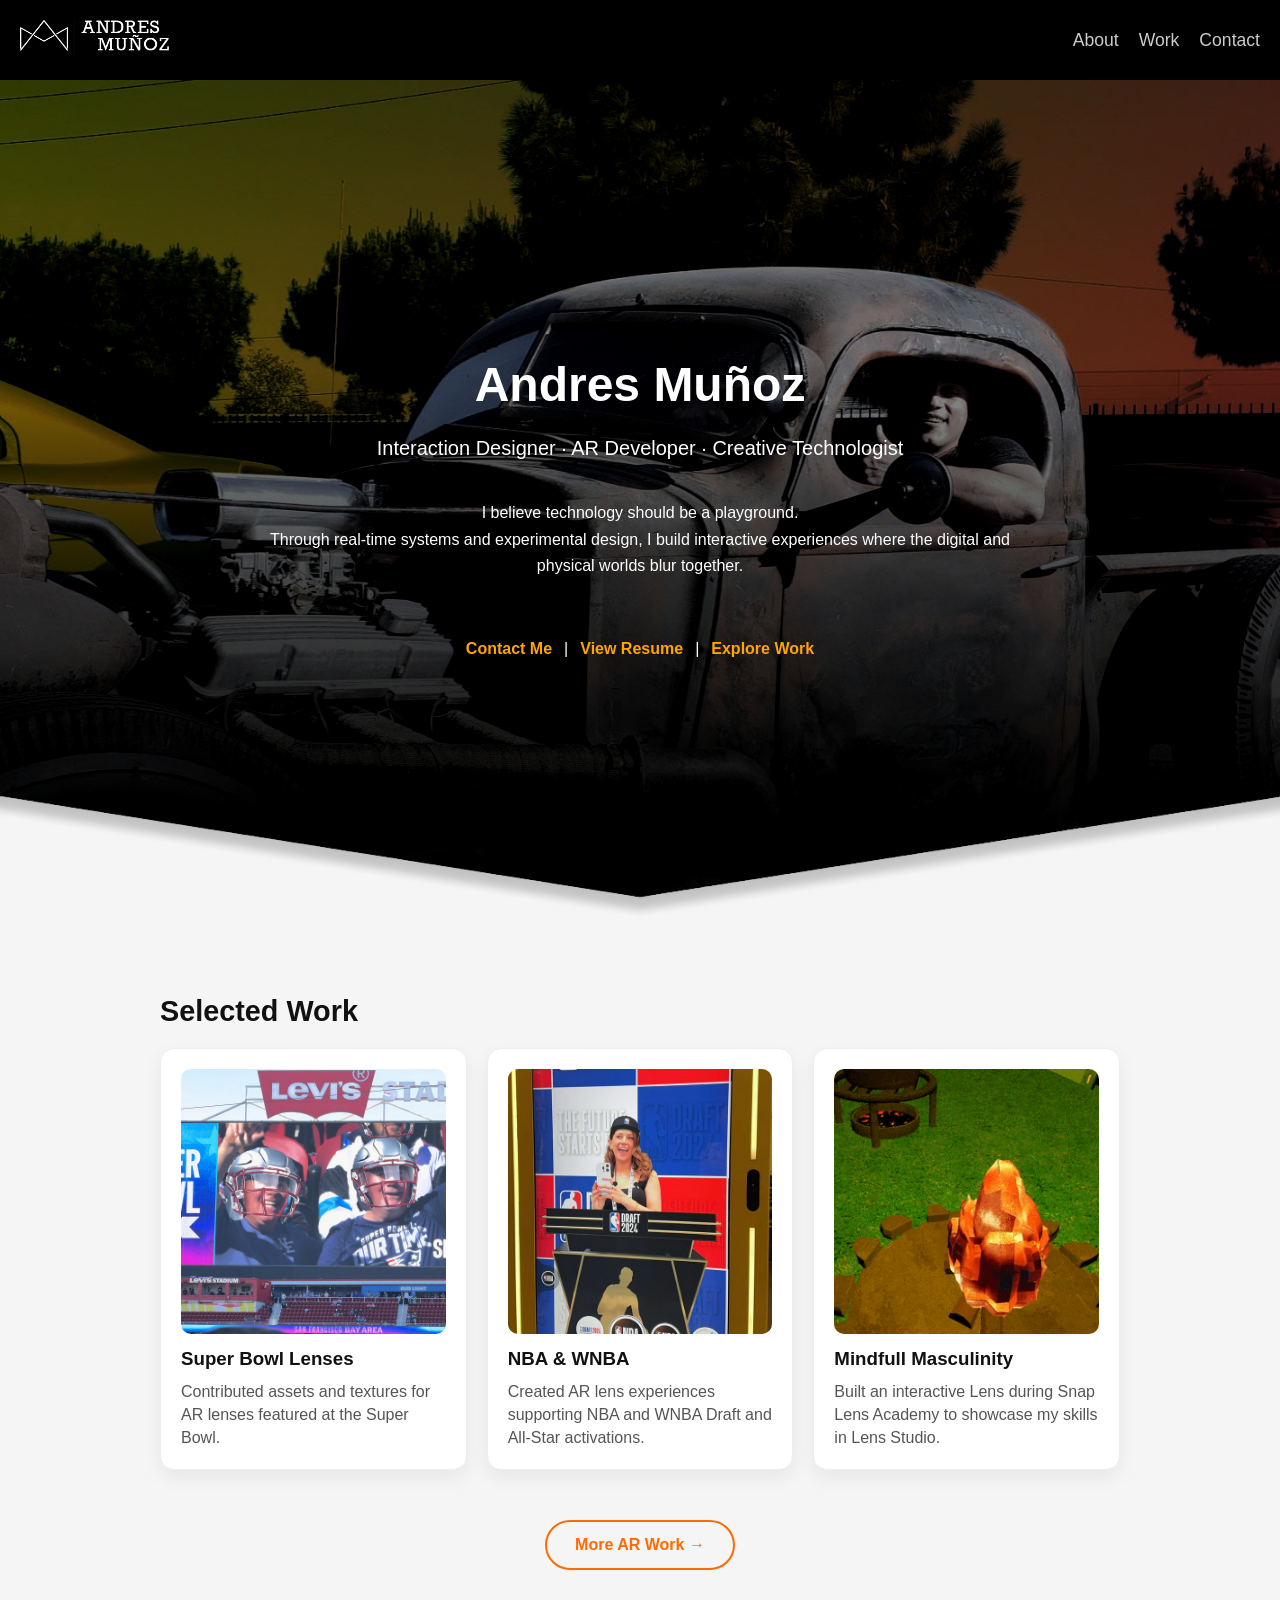
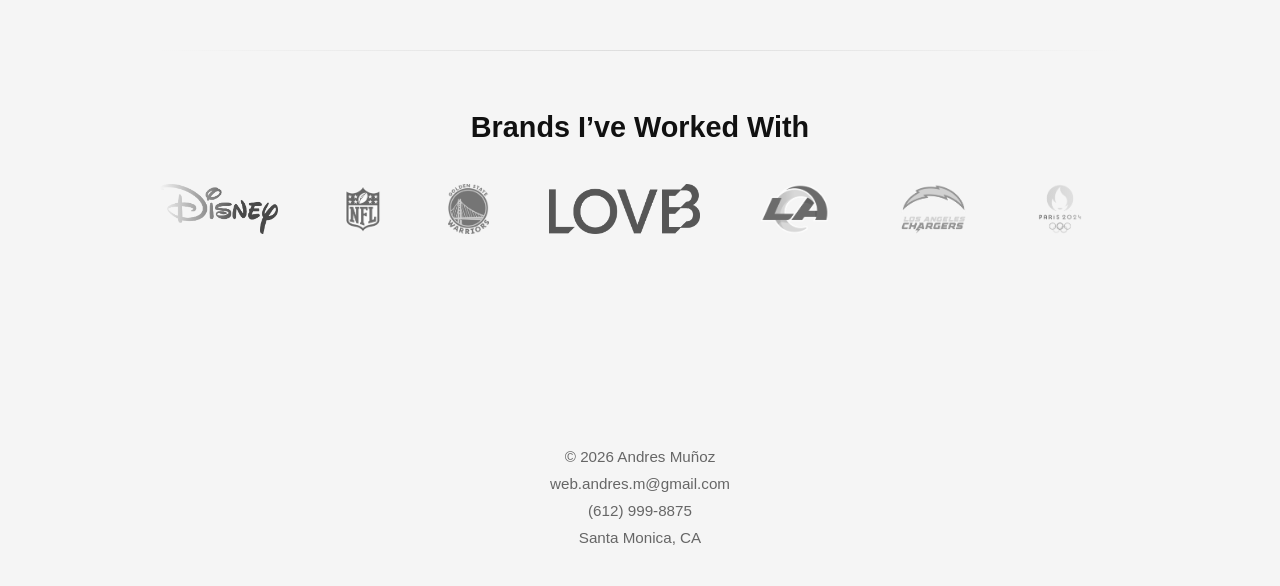
==== index.html @ f927351f "Update_SelectedProjects" ====
<!DOCTYPE html>
<html lang="en">
<head>
  <meta charset="UTF-8" />
  <meta name="viewport" content="width=device-width, initial-scale=1.0" />
  <title>Andres | Portfolio</title>
  <link rel="stylesheet" href="styles.css" />
  <script src="script.js"></script>
</head>

<body>

  <nav class="navbar">
    <div class="logo">
      <a href="/">
        <img src="images/webLogo.png" alt="Andres Logo">
      </a>
    </div>
  
    <div class="nav-links" id="navLinks">
      <a href="about.html">About</a>
      <a href="about.html#work-experience">Work</a>
      <a href="contact.html">Contact</a>
    </div>
  
    <div class="hamburger" id="hamburger"></div>
  </nav>

  <!-- HERO -->
  <header class="hero">
    <img src="images/Hero_Banner.png" alt="Hero background" />
  
    <div class="hero-content">
      <h1>Andres Muñoz</h1>
      <p class="subtitle">
        Interaction Designer · AR Developer · Creative Technologist
      </p>
      <p class="description">
        I believe technology should be a playground. <br> Through real-time systems and experimental design, I build interactive experiences where the digital and physical worlds blur together.
      </p>
      
      <div class="hero-links">
        <a href="contact.html">Contact Me</a>
        <span>|</span>
        <a href="AndresM_Resume.pdf" target="_blank">View Resume</a>
        <span>|</span>
        <a href="about.html#work-experience">Explore Work</a>
      </div>
    </div>
  </header>

  <!-- MAIN CONTENT -->
  <main class="container">

<section class="section">

  <h2>Selected Work</h2>

  <div class="grid">

    <a href="superbowl.html" class="card reveal">
      <div class="card-inner">
      <img src="images/sbThumbnail.jpg" alt="Project 1" />
      <h3>Super Bowl Lenses</h3>
      <p>Contributed assets and textures for AR lenses featured at the Super Bowl.</p>
      </div>
    </a>

    <a href="Basketball.html" class="card reveal">
      <div class="card-inner">
      <img src="images/nbaDraftThumbnail.jpg" alt="BasketballProjects" />
      <h3>NBA & WNBA</h3>
      <p>Created AR lens experiences supporting NBA and WNBA Draft and All-Star activations.</p>
      </div>
    </a>

    <a href="snap-lens-academy.html" class="card reveal">
      <div class="card-inner">
      <img src="images/Giffs/firePit.gif" alt="Lets talk Lens" />
      <h3>Mindfull Masculinity</h3>
      <p>Built an interactive Lens during Snap Lens Academy to showcase my skills in Lens Studio.</p>
      </div>
    </a>

  </div>

  <!-- SEE MORE CTA -->
  <div class="see-more">
    <a href="wip.html">More AR Work →</a>
  </div>

</section>


<section class="section brands-section">
  <h2>Brands I’ve Worked With</h2>

  <div class="carousel">
    <div class="carousel-track">
      <div class="carousel-group">
        <img src="images/Brands/disney.png" alt="Disney">
        <img src="images/Brands/nfl.png" alt="NFL">
        <img src="images/Brands/warriors.png" alt="WNBA">
        <img src="images/Brands/lovb.png" alt="Rams">
        <img src="images/Brands/rams.png" alt="Rams">
        <img src="images/Brands/chargers.png" alt="Rams">
        <img src="images/Brands/olympics.png" alt="Rams">
        <img src="images/Brands/nba.png" alt="Rams">
        <img src="images/Brands/wnba.png" alt="Rams">
      </div>
  
      <div class="carousel-group">
        <img src="images/Brands/disney.png" alt="Disney">
        <img src="images/Brands/nfl.png" alt="NFL">
        <img src="images/Brands/warriors.png" alt="WNBA">
        <img src="images/Brands/lovb.png" alt="Rams">
        <img src="images/Brands/rams.png" alt="Rams">
        <img src="images/Brands/chargers.png" alt="Rams">
        <img src="images/Brands/olympics.png" alt="Rams">
        <img src="images/Brands/nba.png" alt="Rams">
        <img src="images/Brands/wnba.png" alt="Rams">
      </div>
    </div>
  </div>
</section>
<!--
<section class="section">

  <h2>Creative Technology</h2>

  <div class="grid">

    <a href="project1.html" class="card reveal">
      <div class="card-inner">
      <img src="images/sbThumbnail.jpg" alt="Super Bowl Lenses" />
      <h3>Superbowl Lenses</h3>
      <p>I made AR Helmets for the superbowl teams</p>
      </div>
    </a>

    <a href="project1.html" class="card reveal">
      <div class="card-inner">
      <img src="images/nbaDraftThumbnail.jpg" alt="Nba & Wnba" />
      <h3>NBA Draft</h3>
      <p>Created different lenses for the nba draf and all star games</p>
      </div>
    </a>

    <a href="project1.html" class="card reveal">
      <div class="card-inner">
      <img src="images/wrThumbnail.jpg" alt="Project 1" />
      <h3>67 Jumbotron Trend</h3>
      <p>Following the social media trend I created the 67 lens that quikly became a fan favorite</p>
      </div>
    </a>

  </div>

  
  <div class="see-more">
    <a href="wip.html">More AR Work →</a>
  </div>

</section>

-->


  </main>


  <footer class="footer">
   
    <div class="contact-meta">
      <p>© 2026 Andres Muñoz</p>
      <a href="mailto:web.andres.m@gmail.com">web.andres.m@gmail.com</a>
      <a href="tel:+16129998875">(612) 999-8875</a>
      <p>Santa Monica, CA</p>
    </div>
  </footer>

</body>
</html>
---- styles.css ----
/* =========================
   RESET
   ========================= */
   * {
    margin: 0;
    padding: 0;
    box-sizing: border-box;
  }

  html {
    scroll-behavior: smooth;
  }
  
  /* =========================
     BASE
     ========================= */
  body {
    padding-top: 80px;
    font-family: Arial, sans-serif;
    color: #111;
    background: #f5f5f5;
  }
  
  /* =========================
     NAVBAR
     ========================= */

     #work-experience {
      scroll-margin-top: 100px;
    }

  .navbar {
    position: fixed;
    top: 0;
    width: 100%;
    height: 80px;
  
    background: #000;
    color: #fff;
  
    display: flex;
    justify-content: space-between;
    align-items: center;
  
    padding: 0 20px;
    z-index: 1000;
  }
  
  /* active page highlight */
  .nav-links a.active {
    color: orange;
    opacity: 1;
  }
  
  /* logo */
  .logo {
    display: flex;
    align-items: center;
  }
  
  .logo img {
    max-height: 40px;
    width: auto;
  }

  /* =========================
   DISABLE NAV ANIMATION ON ABOUT PAGE
   ========================= */
.about-page .nav-links a {
  opacity: 1;
  transform: none;
  animation: none;
}

/* =========================
   ABOUT TEXT BLOCK
   ========================= */
.about-text-inner {
  max-width: 700px;
}

.about-title {
  font-size: 3rem;
  margin-bottom: 20px;
  color: #111;
}

/* paragraphs */
.about-text-inner p {
  margin-bottom: 16px;
  font-size: 1.05rem;
  line-height: 1.7;
  color: #444;
}

/* CTA link */
.about-cta {
  display: inline-block;
  margin-top: 20px;

  font-size: 1.1rem;
  font-weight: 600;

  color: orange;
  text-decoration: none;

  transition: color 0.2s ease, transform 0.2s ease;
}

.about-cta:hover {
  color: #6c420f;
  transform: translateX(4px);
}

  /* =========================
     NAV LINKS (DESKTOP)
     ========================= */
  .nav-links {
    display: flex;
    gap: 20px;
  }
  
  .nav-links a {
    color: #fff;
    text-decoration: none;
    font-size: 1.1rem;
  
    opacity: 0;
    transform: translateX(20px);
  
    animation: navLinkIn 0.6s ease-out forwards;
  }

  .nav-links a:hover{
    color:#ff6b00;
  }
  
  .nav-links a:nth-child(1) { animation-delay: 1.4s; }
  .nav-links a:nth-child(2) { animation-delay: 1.55s; }
  .nav-links a:nth-child(3) { animation-delay: 1.7s; }
  
  @keyframes navLinkIn {
    to {
      opacity: 0.8;
      transform: translateX(0);
    }
  }
  
  .nav-links a:hover {
    opacity: 1;
  }
  
  /* hamburger */
  .hamburger {
    display: none;
    font-size: 2rem;
    cursor: pointer;
    z-index: 2000;
  }
  
  /* =========================
     MOBILE MENU
     ========================= */
  @media (max-width: 768px) {
  
    .nav-links {
      position: fixed;
      top: 80px;
      left: 0;
  
      width: 100%;
      height: calc(100vh - 80px);
  
      background: rgba(0,0,0,0.98);
  
      display: flex;
      flex-direction: column;
      justify-content: center;
      align-items: center;
  
      gap: 30px;
  
      opacity: 0;
      transform: translateY(-10px);
      pointer-events: none;
  
      transition: 0.25s ease;
    }
  
    .nav-links.active {
      opacity: 1;
      transform: translateY(0);
      pointer-events: auto;
    }
  
    .nav-links a {
      font-size: 1.8rem;
      padding: 10px 20px;
    }
  
    .hamburger {
      display: block;
    }
  
    /* hero focal shift */
    .hero img {
      object-position: 75% center;
    }
  }
  
  /* =========================
     HAMBURGER → X
     ========================= */
  .hamburger::before {
    content: "☰";
  }
  
  .hamburger.active::before {
    content: "✕";
  }
  
  /* =========================
     HERO
     ========================= */
  .hero {
    position: relative;
    height: 95vh;
  
    display: flex;
    align-items: center;
    justify-content: center;
  
    text-align: center;
    color: #fff;
  
    overflow: hidden;
  }
  
  .hero img {
    position: absolute;
    inset: 0;
    width: 100%;
    height:100%;
    object-fit: cover;
    
    filter: brightness(1.15) saturate(1.25) contrast(0.95);
    transform: scale(1.04);
  
    animation: heroImageIn 1.4s ease-out forwards;
  }
  
  @keyframes heroImageIn {
    to {
      filter: brightness(0.6) saturate(1.05) contrast(1.1);
      transform: scale(1);
    }
  }
  
  .hero-content {
    position: relative;
    z-index: 1;
    max-width: 800px;
    padding: 20px;
  }
  
  /* =========================
     HERO TEXT ANIMATION
     ========================= */
  .hero h1,
  .hero .subtitle,
  .hero .description {
    opacity: 0;
    transform: translateY(25px);
  }
  
  .hero h1 {
    font-size: 3rem;
    margin-bottom: 25px;
    animation: fadeUp 0.9s ease-out 0.3s forwards;
  }
  
  .hero .subtitle {
    font-size: 1.25rem;
    margin-bottom: 40px;
    animation: fadeUp 0.9s ease-out 0.55s forwards;
  }
  
  .hero .description {
    font-size: 1rem;
    line-height: 1.65;
    animation: fadeUp 0.9s ease-out 0.8s forwards;
  }
  
  @keyframes fadeUp {
    to {
      opacity: 1;
      transform: translateY(0);
    }
  }
  
  /* CTA links */
  .hero .hero-links {
    margin-top: 60px;
  
    display: flex;
    justify-content: center;
    gap: 12px;
    flex-wrap: wrap;
  
    opacity: 0;
    transform: translateY(25px);
    animation: fadeUp 0.9s ease-out 1.05s forwards;
  }
  
  .hero .hero-links a {
    color: orange;
    text-decoration: none;
    font-weight: 600;
  }
  
  .hero .hero-links a:hover {
    color: #ffffff;
    text-decoration: underline;
  }
  
  /* =========================
     SECTIONS WRAPPER
     ========================= */
  .container {
    max-width: 1000px;
    margin: auto;
    padding: 60px 20px;
  }
  
  .section {
    margin-bottom: 80px;
  }

  .section + .section::before {
    content: "";
    display: block;
    height: 1.25px;
    width: 100%;
    margin-bottom: 60px;
  
    background: linear-gradient(
      to right,
      transparent,
      #ddd,
      transparent
    );
  }

  .section h2 {
    margin-bottom: 20px;
    font-size: 1.8rem;
  }
  

/* =========================
   BRANDS CAROUSEL
   ========================= */

   .brands-section h2 {
    text-align: center;
    margin-bottom: 40px;
  }
  
  .carousel {
    position: relative;
    overflow: hidden;
    width: 100%;
  }
  
  .carousel-track {
    display: flex;
    width: max-content;
    animation: scroll 30s linear infinite;
  }
  
  .carousel-group {
    display: flex;
    align-items: center;
    gap: 60px;
    flex-shrink: 0;
    padding-right: 60px;
  }
  
  .carousel img {
    height: 50px;
    width: auto;
    opacity: 0.7;
    filter: grayscale(100%);
    transition: opacity 0.3s ease, transform 0.3s ease, filter 0.3s ease;
  }
  
  .carousel img:hover {
    opacity: 1;
    transform: scale(1.1);
    filter: grayscale(0%);
  }
  
  /* seamless animation */
  @keyframes scroll {
    from {
      transform: translateX(0);
    }
    to {
      transform: translateX(calc(-100% / 2));
    }
  }
  
  /* pause on hover */
  .carousel:hover .carousel-track {
    animation-play-state: paused;
  }
  
  /* fade edges */
  .carousel::before,
  .carousel::after {
    content: "";
    position: absolute;
    top: 0;
    width: 80px;
    height: 100%;
    z-index: 2;
    pointer-events: none;
  }
  
  .carousel::before {
    left: 0;
    background: linear-gradient(to right, #f5f5f5, transparent);
  }
  
  .carousel::after {
    right: 0;
    background: linear-gradient(to left, #f5f5f5, transparent);
  }
  
  @media (max-width: 768px) {
    .carousel-group {
      gap: 40px;
      padding-right: 40px;
    }
  
    .carousel img {
      height: 35px;
    }
  }

  /* =========================
     GRID
     ========================= */
  .grid {
    display: grid;
    grid-template-columns: repeat(auto-fit, minmax(250px, 1fr));
    gap: 20px;
  }
  
  /* =========================
   CARDS (clean + clickable)
========================= */
.card {
  display: block;
  text-decoration: none;
  color: inherit;

  background: #fff;
  padding: 20px;
  border-radius: 14px;

  border: 1px solid #eee;
  box-shadow: 0 8px 20px rgba(0,0,0,0.06);

  text-align: left;

  transition:
    transform 0.25s ease,
    box-shadow 0.25s ease,
    border-color 0.25s ease;
}

.card-inner {
  text-align: left;
}

.card:hover,
.card.reveal.active:hover {
  transform: translateY(-6px) scale(1.02);
  box-shadow: 0 14px 30px rgba(0,0,0,0.12);
  border-color: rgba(255, 107, 0, 0.35);
}

.card img {
  width: 100%;
  display: block;
  border-radius: 10px;
  margin-bottom: 14px;
}

.card h3 {
  margin: 0 0 10px 0;
  text-align: left;
}

.card p,
.card-inner p {
  color: #555;
  line-height: 1.45;
  text-align: left;
  margin: 0;
}
  
  /* =========================
     SEE MORE
     ========================= */
     .see-more{
      text-align:center;
      margin-top:50px;
    }
    
    .see-more a{
      display:inline-block;
      padding:14px 28px;
      border:2px solid #ff6b00;
      border-radius:999px;
      text-decoration:none;
      color:#ff6b00;
      font-weight:600;
      transition:all .2s ease;
    }
    
    .see-more a:hover{
      transform:translateY(-2px);
      background:#ff5a00;
      border-color:#ff5a00;
      color:white;
    }
  
  /* =========================
     FOOTER
     ========================= */
  .footer {
    text-align: center;
    padding: 40px;
    font-size: 0.9rem;
    color: #777;
  }
  
  /* =========================
     ABOUT PAGE
     ========================= */
  .about-hero {
    display: grid;
    grid-template-columns: 1fr 1fr;
    gap: 40px;
  
    padding: 80px 8vw;
  }
  
  .video-wrapper {
    position: relative;
    width: 100%;
    padding-top: 56.25%;
    border-radius: 12px;
    overflow: hidden;
  }
  
  .video-wrapper iframe {
    position: absolute;
    inset: 0;
    width: 100%;
    height: 100%;
  }
  
  .about-buttons {
    display: flex;
    gap: 12px;
    margin-top: 15px;
  }
  
  .about-buttons a {
    padding: 10px 16px;
    background: #000;
    color: #fff;
    text-decoration: none;
    border-radius: 6px;
  }
  
  .about-buttons a:hover {
    background: orange;
  }
  
  .about-text {
    display: flex;
    align-items: center;
    font-size: 1.05rem;
    line-height: 1.6;
    color: #333;
  }
  

/* =========================
   SECTION TITLE BANNER
   ========================= */

   .section-title-block {
    position: relative;
    min-height: 25vh;
    display: flex;
    align-items: center;
    justify-content: center;
  
    text-align: center;
    color: #fff;
  
    background-image: url("images/ProfileParallax.jpeg");
    background-size: cover;
    background-position: center;
    background-attachment: fixed;
  
    overflow: hidden;
  }
  
  .section-title-overlay {
    position: absolute;
    inset: 0;
    background: rgba(0, 0, 0, 0.45);
  }
  
  .section-title-content {
    position: relative;
    z-index: 1;
    max-width: 800px;
    padding: 20px;
  }
  
  .section-title-block h2 {
    font-size: 3rem;
    margin-bottom: 20px;
    line-height: 1.1;
  }
  
  .section-title-block p {
    font-size: 1.25rem;
    line-height: 1.6;
    color: rgba(255, 255, 255, 0.9);
  }
  
  /* anchor offset for fixed navbar */
  #work-experience {
    scroll-margin-top: 80px;
  }
  
  /* mobile fallback */
  @media (max-width: 768px) {
    .section-title-block {
      min-height: 40vh;
      background-attachment: scroll; /* more reliable on mobile */
    }
  
    .section-title-block h2 {
      font-size: 2.2rem;
    }
  
    .section-title-block p {
      font-size: 1.05rem;
    }
  }

/* =========================
   EXPERIENCE SECTIONS
========================= */

.experience-section{
  display:grid;
  grid-template-columns: 1.1fr 1fr;
  gap:80px;

  max-width:1200px;       /* keeps content centered on page */
  margin:0 auto;          /* centers whole section */
  padding:100px 6vw;

  align-items:center;
}

.experience-section.light{
  background:#f5f5f5;
}

.experience-section.dark{
  background:#e9e9e9;
}

.exp-text{
  max-width:650px;
}

.exp-text h3{
  margin-bottom:14px;
}

.exp-text p{
  color:#555;
  line-height:1.75;
}

.exp-media{
  display:flex;
  justify-content:center;   /* centers image inside column */
  align-items:center;
}

.exp-media img{
  width:100%;
  max-width:420px;
  border-radius:12px;
  display:block;
}
  
  .work-entry {
    max-width: 800px;
    margin: 80px auto;
    padding: 0 40px;
  }
  
  .work-entry h1 {
    font-size: 5rem;
    font-weight: 800;
    margin-bottom: 60px;
  }
  
  .job-quote {
    margin-left: 80px;
    margin-bottom: 60px;
  }
  
  .job-quote p {
    font-size: 1rem;
    line-height: 1.5;
    margin-bottom: 10px;
  }
  
  .job-quote cite {
    font-style: normal;
    font-size: 1rem;
  }
  


  /* =========================
     REVEAL SYSTEM
     ========================= */
     .reveal {
      opacity: 0;
      transform: translateX(40px); /* was translateY */
      transition: all 0.8s ease;
    }
    
    .reveal.active {
      opacity: 1;
      transform: translateX(0);
    }
  
  /* =========================
     RESPONSIVE
     ========================= */
  @media (max-width: 768px) {
  
    .about-hero,
    .experience-section {
      grid-template-columns: 1fr;
    }
  }

  /* =========================
     Project Frame
     ========================= */


  .video-wrapper {
    position: relative;
    width: 100%;
    aspect-ratio: 16 / 9;
    margin: 20px 0;
    border-radius: 12px;
    overflow: hidden;
  }
  
  .video-wrapper iframe {
    width: 100%;
    height: 100%;
    border: 0;
  }

  .project-description{
    max-width: 900px;
    line-height: 1.7;
    font-size: 1.15rem;
    margin: 30px 0 50px 0;
  }

  .snapcode {
    width: 140px;
    display: block;
    margin: 16px auto 0;
    border-radius: 12px;
  }



  .card-inner .snapcode {
    width: 140px;
    height: auto;
    object-fit: contain;
    
  }

  .lens-grid{
    display:grid;
    grid-template-columns: repeat(4,1fr);
    gap:24px;
  }

  .back-home{
    text-align:center;
    margin:80px 0 60px;
  }
  
  .back-home a{
    display:inline-block;
    padding:14px 28px;
    border:2px solid #ff6b00;
    border-radius:999px;
    text-decoration:none;
    color:#ff6b00;
    font-weight:600;
    transition:all .2s ease;
  }
  
  .back-home a:hover{
    transform:translateY(-2px);
    background:#ff6b00;
    color:white;
  }
  
  @media (max-width: 1000px){
    .lens-grid{
      grid-template-columns: repeat(2,1fr);
    }
  }
  
  .mobile-copy {
    display: none;
  }
  
  @media (max-width: 600px) {
    .desktop-copy {
      display: none;
    }
  
    .mobile-copy {
      display: block;
    }
  
    .lens-grid .snapcode {
      display: none;
    }
  }

  /* =========================
   WORK IN PROGRESS PAGE
   ========================= */

.wip-page {
  min-height: 100vh;
  background: #f5f5f5;
}

.wip-container {
  min-height: calc(100vh - 80px);
  display: flex;
  align-items: center;
  justify-content: center;
  padding: 60px 20px;
}

.wip-card {
  max-width: 720px;
  width: 100%;
  text-align: center;
  background: #fff;
  padding: 60px 30px;
  border-radius: 18px;
  border: 1px solid #eee;
  box-shadow: 0 12px 30px rgba(0,0,0,0.08);
}

.wip-card h1 {
  font-size: 2.6rem;
  margin-bottom: 18px;
  color: #111;
}

.wip-card p {
  font-size: 1.1rem;
  line-height: 1.6;
  color: #555;
  max-width: 560px;
  margin: 0 auto;
}

.wip-gif{
  display:block;
  width:220px;
  max-width:70%;
  margin:35px auto 10px;
  border-radius:14px;
  box-shadow: 0 8px 20px rgba(0,0,0,0.08);
}

@media (max-width: 600px) {
  .wip-card {
    padding: 45px 22px;
  }

  .wip-card h1 {
    font-size: 2rem;
  }
}


/* =========================
   NBA / WNBA PROJECT PAGE
   ========================= */

   .nba-project-page h1 {
    margin-bottom: 36px;
  }
  
  .nba-hero-section {
    display: grid;
    grid-template-columns: minmax(260px, 340px) 1fr;
    gap: 56px;
    align-items: center;
    margin-bottom: 80px;
  }
  
  .nba-video-frame {
    position: relative;
    background: linear-gradient(145deg, #111, #252525);
    padding: 14px;
    border-radius: 38px;
    box-shadow:
      0 22px 45px rgba(0,0,0,0.22),
      inset 0 0 0 1px rgba(255,255,255,0.08);
  }
  
  .nba-video-frame::before {
    content: "";
    position: absolute;
    top: 8px;
    left: 50%;
    width: 70px;
    height: 5px;
    transform: translateX(-50%);
    background: rgba(255,255,255,0.16);
    border-radius: 999px;
    z-index: 2;
  }
  
  .nba-video-frame::after {
    content: "";
    position: absolute;
    inset: -2px;
    border-radius: 40px;
    background: linear-gradient(135deg, rgba(255,180,0,0.35), transparent 45%, rgba(255,107,0,0.25));
    z-index: -1;
  }
  
  .nba-video-frame video {
    display: block;
    width: 100%;
    aspect-ratio: 9 / 16;
    object-fit: cover;
    border-radius: 28px;
    background: #000;
  }
  
  .nba-project-copy {
    max-width: 680px;
  }
  
  .nba-project-copy p {
    font-size: 1.12rem;
    line-height: 1.75;
    color: #444;
    margin-bottom: 18px;
  }
  
  .nba-lenses-section {
    margin-top: 20px;
  }
  
  .nba-lenses-section h2 {
    margin-bottom: 28px;
  }
  
  /* Mobile layout */
  @media (max-width: 768px) {
    .nba-hero-section {
      grid-template-columns: 1fr;
      gap: 36px;
      margin-bottom: 60px;
    }
  
    .nba-video-frame {
      max-width: 320px;
      margin: 0 auto;
    }
  
    .nba-project-copy p {
      font-size: 1.02rem;
      line-height: 1.65;
    }
  }
  
  /* Keep snapcodes hidden on small screens */
  @media (max-width: 600px) {
    .nba-lenses-section .snapcode {
      display: none;
    }
  }

  .nba-lenses-section .card.reveal {
  opacity: 0;
  transform: translateY(22px);
  animation: nbaCardIn 0.7s ease forwards;
}

.nba-lenses-section .card.reveal:nth-child(1) {
  animation-delay: 0.45s;
}

.nba-lenses-section .card.reveal:nth-child(2) {
  animation-delay: 0.6s;
}

.nba-lenses-section .card.reveal:nth-child(3) {
  animation-delay: 0.75s;
}

.nba-lenses-section .card.reveal:nth-child(4) {
  animation-delay: 0.9s;
}

@keyframes nbaCardIn {
  to {
    opacity: 1;
    transform: translateY(0);
  }
}

.contact-meta {
  margin-top: 34px;

  display: flex;
  flex-direction: column;
  align-items: center;
  gap: 10px;

  color: #666;
  font-size: 0.95rem;
}

.contact-meta a,
.contact-meta p {
  margin: 0;
  color: inherit;
  text-decoration: none;
  transition: color 0.25s ease;
}

.contact-meta a:hover {
  color: #ff6a00;
}
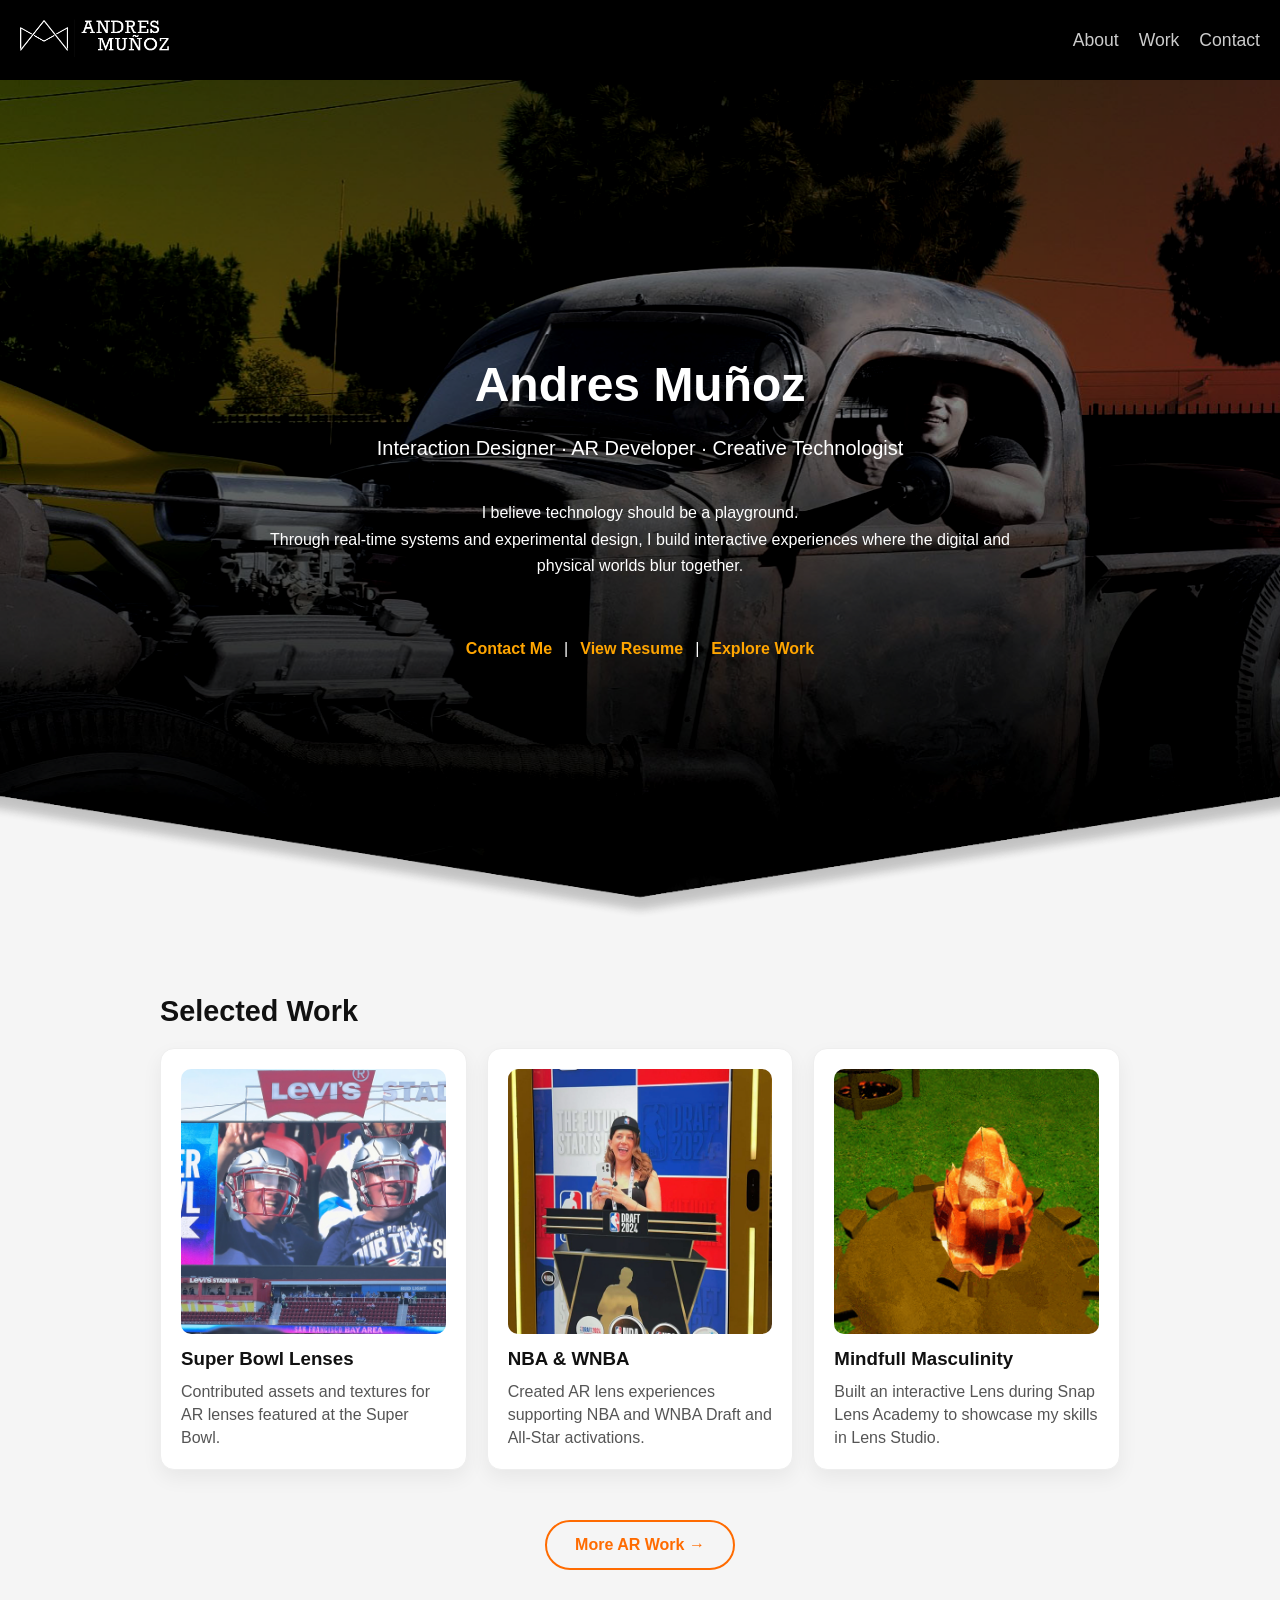
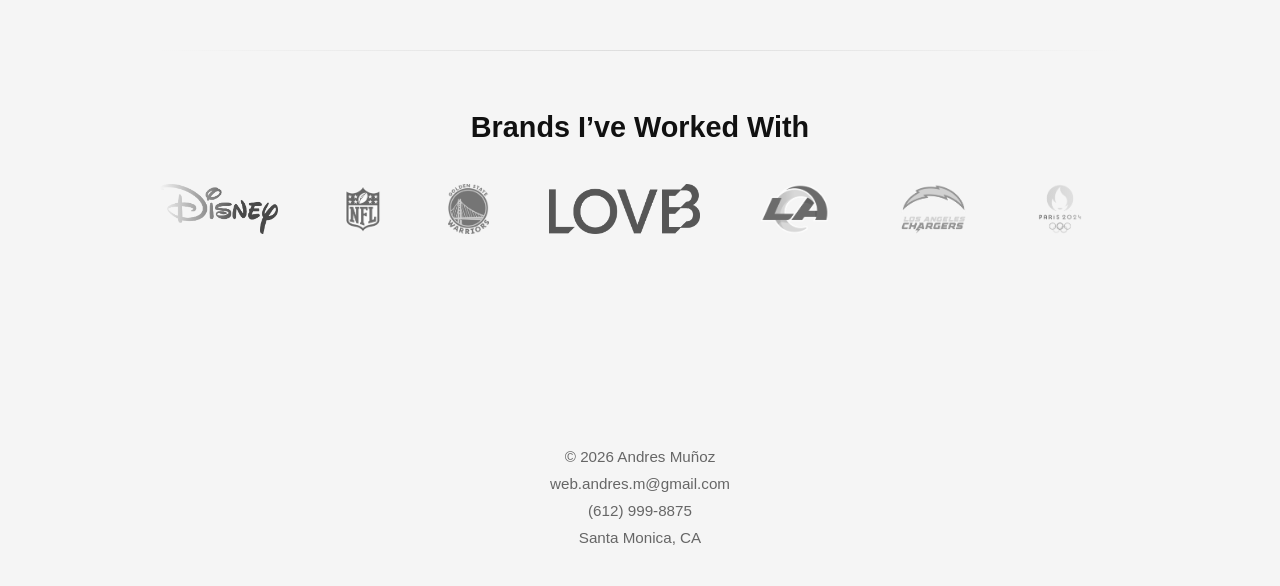
==== commit 58e912c6: "Update on AR work and experiences" ====
--- a/index.html
+++ b/index.html
@@ -86,7 +86,7 @@
 
   <!-- SEE MORE CTA -->
   <div class="see-more">
-    <a href="wip.html">More AR Work →</a>
+    <a href="more-ar.html">More AR Work →</a>
   </div>
 
 </section>
--- a/styles.css
+++ b/styles.css
@@ -1083,4 +1083,260 @@
 
 .contact-meta a:hover {
   color: #ff6a00;
+}
+
+
+/* =========================
+   MORE AR PAGE
+========================= */
+
+.more-ar-page {
+  background: #f8f8f8;
+  min-height: 100vh;
+}
+
+.more-ar-wrapper {
+  max-width: 1300px;
+  margin: 0 auto;
+  padding: 140px 8vw 70px;
+}
+
+.more-ar-hero {
+  max-width: 850px;
+  margin-bottom: 80px;
+}
+
+.more-ar-hero .eyebrow {
+  margin-bottom: 14px;
+  color: #f26a21;
+  font-weight: 700;
+  letter-spacing: 0.08em;
+  text-transform: uppercase;
+  font-size: 0.85rem;
+}
+
+.more-ar-hero h1 {
+  margin: 0 0 22px;
+  font-size: clamp(2.5rem, 6vw, 5rem);
+  line-height: 0.95;
+}
+
+.more-ar-hero p {
+  max-width: 760px;
+  color: #555;
+  font-size: 1.12rem;
+  line-height: 1.65;
+}
+
+
+/* =========================
+   MORE AR SECTIONS
+========================= */
+
+.more-ar-section {
+  margin-bottom: 90px;
+}
+
+.section-heading {
+  margin-bottom: 34px;
+}
+
+.section-heading h2 {
+  margin: 0 0 10px;
+  font-size: clamp(1.7rem, 3vw, 2.4rem);
+}
+
+.section-heading p {
+  margin: 0;
+  color: #666;
+  line-height: 1.6;
+}
+
+
+/* =========================
+   MORE AR LENS GRID
+========================= */
+
+.more-ar-grid{
+  display:grid;
+  grid-template-columns:repeat(4,minmax(200px,260px));
+  justify-content:center;
+  gap:36px;
+  }
+  
+
+
+/* =========================
+   LENS CARDS
+========================= */
+
+.lens-card {
+  display: flex;
+  flex-direction: column;
+  padding: 0;
+  overflow: hidden;
+  border-radius: 18px;
+  background: #fff;
+  border: 1px solid #ececec;
+  box-shadow: 0 8px 20px rgba(0,0,0,0.06);
+  text-decoration: none;
+  color: inherit;
+  transition: transform 0.28s ease, box-shadow 0.28s ease;
+}
+
+.lens-card:hover {
+  transform: translateY(-8px) scale(1.02);
+  box-shadow: 0 18px 35px rgba(0,0,0,0.12);
+}
+
+.lens-preview{
+  width:100%;
+  aspect-ratio:9 / 16;
+  object-fit:cover;
+  display:block;
+  background:#ddd;
+  }
+
+  .lens-card .card-inner{
+    padding:18px 18px 8px;
+    text-align:center;
+    }
+    
+
+    .lens-card h3{
+      margin:0;
+      font-size:1rem;
+      font-weight:700;
+      }
+
+/* smaller QR */
+.lens-qr{
+  
+  margin:16px auto 22px;
+  display:block;
+  opacity:.92;
+  transition:transform .25s ease;
+  }
+
+.lens-card:hover .lens-qr {
+  transform: scale(1.04);
+}
+
+
+/* =========================
+   BACK BUTTON
+========================= */
+
+.more-ar-back {
+  display: flex;
+  justify-content: center;
+  margin: 40px 0 20px;
+}
+
+.see-more-btn {
+  display: inline-flex;
+  align-items: center;
+  justify-content: center;
+  padding: 13px 28px;
+  border: 2px solid #f26a21;
+  border-radius: 999px;
+  color: #f26a21;
+  text-decoration: none;
+  font-weight: 700;
+  transition: background 0.25s ease, color 0.25s ease, transform 0.25s ease;
+}
+
+.see-more-btn:hover {
+  background: #f26a21;
+  color: #fff;
+  transform: translateY(-3px);
+}
+
+
+/* =========================
+   CONTACT FOOTER
+========================= */
+
+.contact-footer {
+  padding: 28px 8vw 36px;
+  text-align: center;
+  background: #111;
+  color: #fff;
+}
+
+.contact-footer p {
+  margin: 0;
+  color: #ddd;
+  font-size: 0.95rem;
+}
+
+.contact-footer a {
+  color: #fff;
+  text-decoration: none;
+  transition: color 0.25s ease;
+}
+
+.contact-footer a:hover {
+  color: #f26a21;
+}
+
+.contact-footer span {
+  margin: 0 12px;
+  color: #666;
+}
+
+
+/* =========================
+   RESPONSIVE
+========================= */
+
+@media (max-width: 1100px) {
+  .more-ar-grid{
+    grid-template-columns:minmax(260px,340px);
+    justify-content:center;
+    }
+
+@media (max-width: 700px) {
+  .more-ar-wrapper {
+    padding: 120px 6vw 60px;
+  }
+
+  .more-ar-hero {
+    margin-bottom: 60px;
+  }
+
+  .more-ar-section {
+    margin-bottom: 70px;
+  }
+
+  .more-ar-grid {
+    grid-template-columns: 1fr;
+    gap: 26px;
+  }
+
+  .lens-qr {
+    display: none;
+  }
+
+  .lens-card .card-inner {
+    padding: 20px 16px 22px;
+  }
+
+  .contact-footer p {
+    display: flex;
+    flex-direction: column;
+    gap: 8px;
+  }
+
+  .contact-footer span {
+    display: none;
+  }
+}
+}
+
+.video-embed{
+
+  border-radius: 12px;
+  overflow: hidden;
+  box-shadow: 0 8px 24px rgba(0,0,0,0.12);
 }
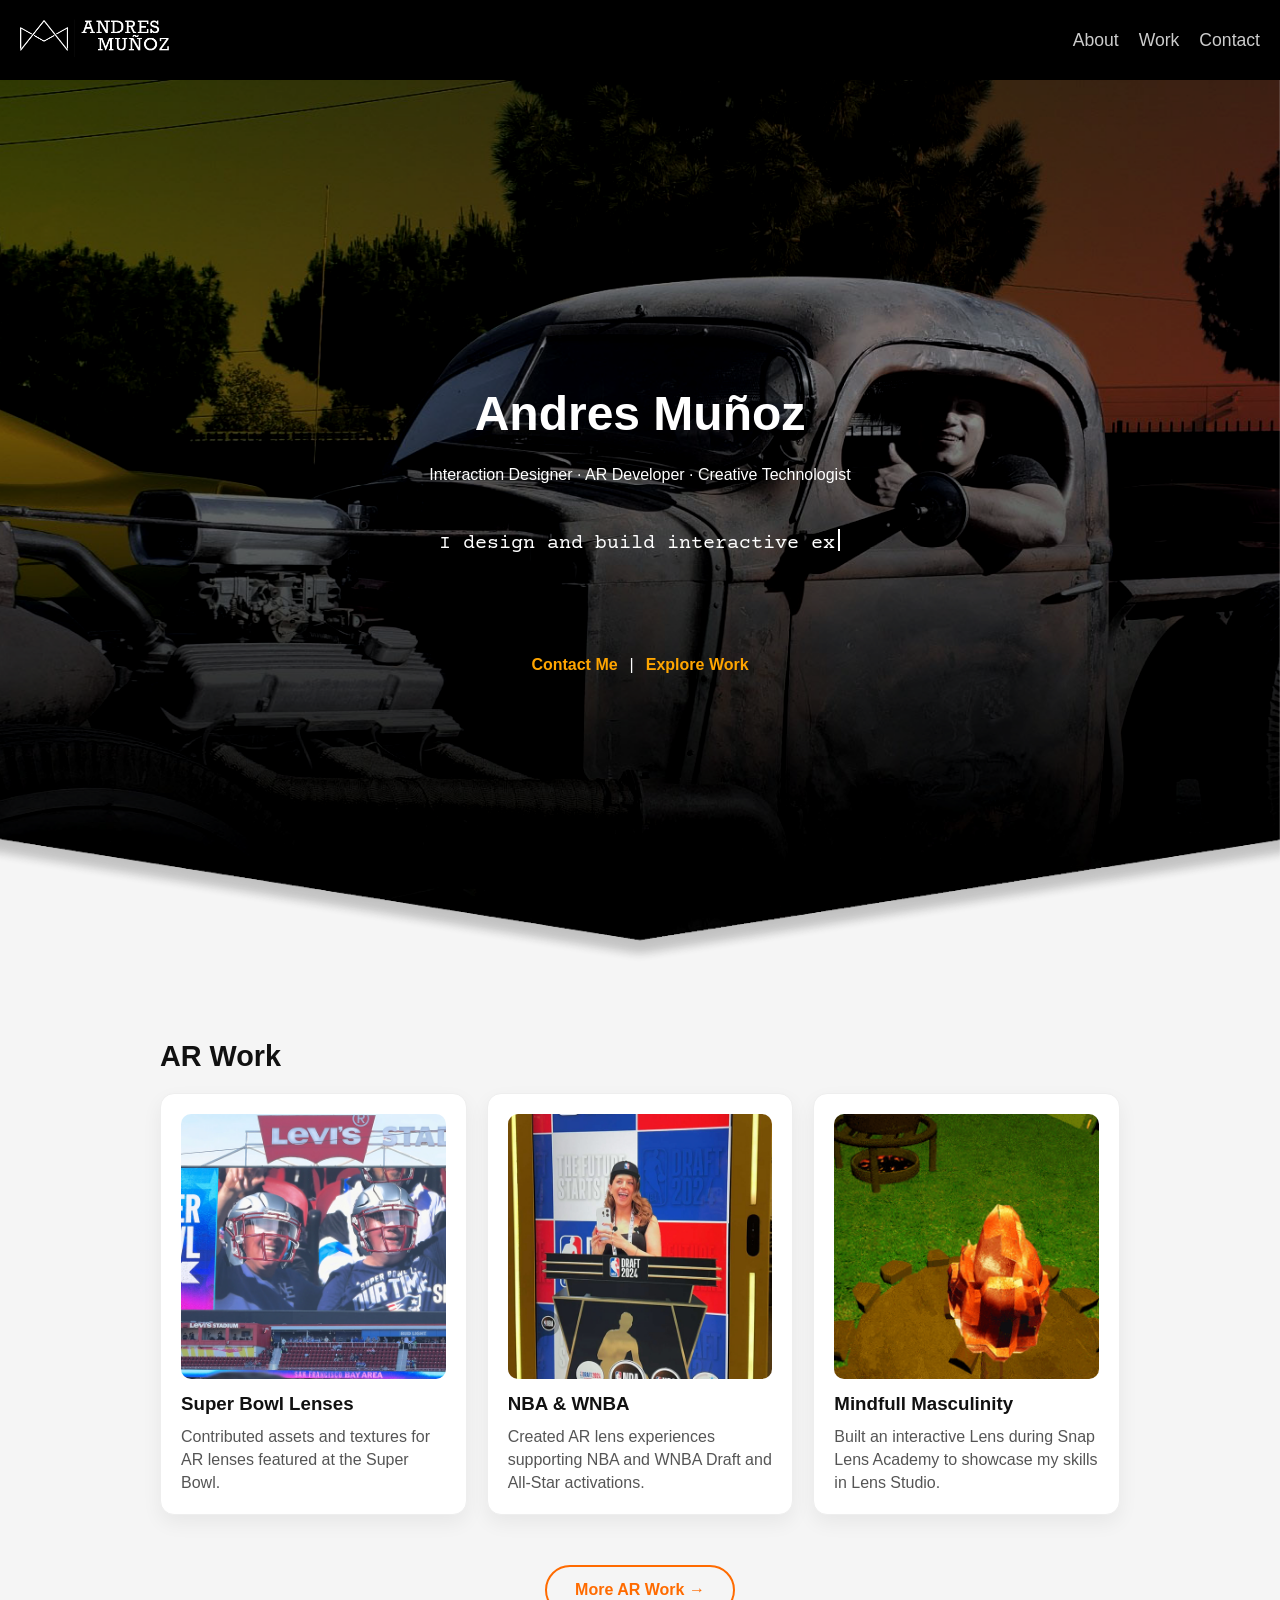
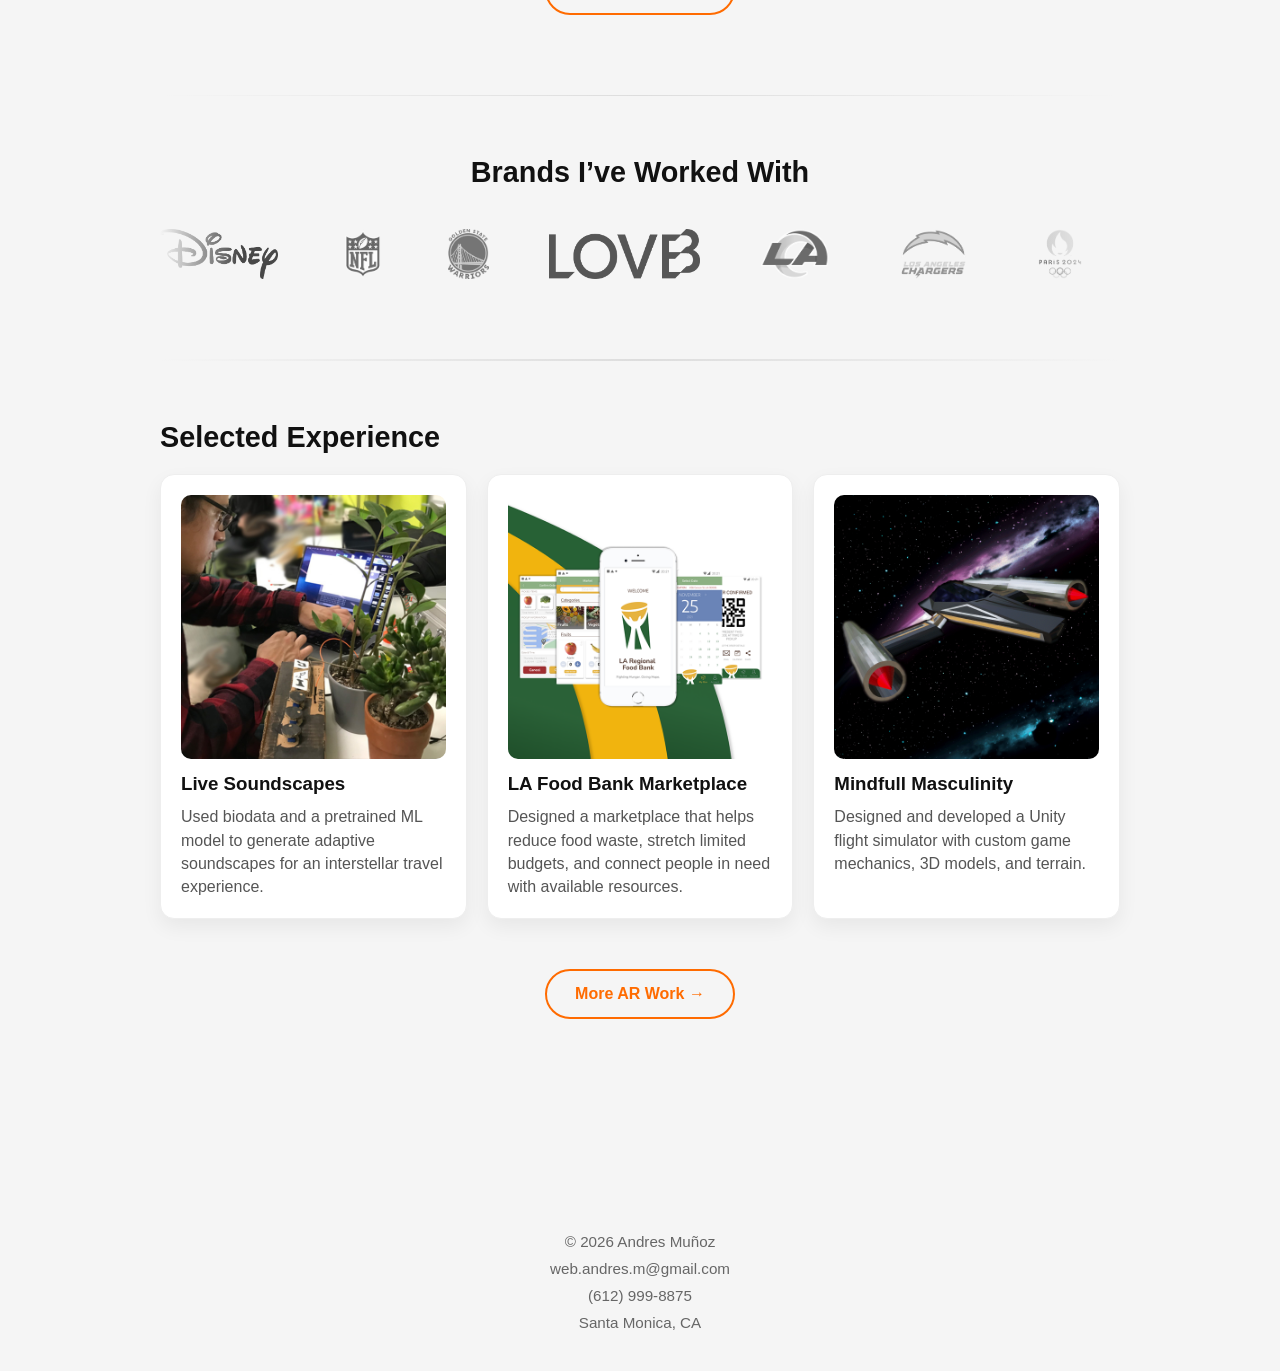
==== commit e1123fbb: "added optimizedchanges" ====
--- a/index.html
+++ b/index.html
@@ -5,7 +5,8 @@
   <meta name="viewport" content="width=device-width, initial-scale=1.0" />
   <title>Andres | Portfolio</title>
   <link rel="stylesheet" href="styles.css" />
-  <script src="script.js"></script>
+  <script src="script.js" defer></script>
+  <link href="https://fonts.googleapis.com/css2?family=Courier+Prime:wght@400;700&display=swap" rel="stylesheet">
 </head>
 
 <body>
@@ -36,13 +37,12 @@
         Interaction Designer · AR Developer · Creative Technologist
       </p>
       <p class="description">
-        I believe technology should be a playground. <br> Through real-time systems and experimental design, I build interactive experiences where the digital and physical worlds blur together.
+        I design and build interactive experiences and products that connect people, technology, and space.
       </p>
       
       <div class="hero-links">
         <a href="contact.html">Contact Me</a>
-        <span>|</span>
-        <a href="AndresM_Resume.pdf" target="_blank">View Resume</a>
+        
         <span>|</span>
         <a href="about.html#work-experience">Explore Work</a>
       </div>
@@ -54,13 +54,13 @@
 
 <section class="section">
 
-  <h2>Selected Work</h2>
+  <h2>AR Work</h2>
 
   <div class="grid">
 
     <a href="superbowl.html" class="card reveal">
       <div class="card-inner">
-      <img src="images/sbThumbnail.jpg" alt="Project 1" />
+      <img src="images/sbThumbnail.jpg" alt="SupeBowl" />
       <h3>Super Bowl Lenses</h3>
       <p>Contributed assets and textures for AR lenses featured at the Super Bowl.</p>
       </div>
@@ -123,47 +123,49 @@
     </div>
   </div>
 </section>
-<!--
+
 <section class="section">
 
-  <h2>Creative Technology</h2>
+  <h2>Selected Experience</h2>
 
   <div class="grid">
 
-    <a href="project1.html" class="card reveal">
+    <a href="wip.html" class="card reveal">
       <div class="card-inner">
-      <img src="images/sbThumbnail.jpg" alt="Super Bowl Lenses" />
-      <h3>Superbowl Lenses</h3>
-      <p>I made AR Helmets for the superbowl teams</p>
+      <img src="images/gaiaThumbnail.jpg" alt="Project 1" />
+      <h3>Live Soundscapes</h3>
+      <p>Used biodata and a pretrained ML model to generate adaptive soundscapes for an interstellar travel experience.</p>
       </div>
     </a>
 
-    <a href="project1.html" class="card reveal">
+    <a href="wip.html" class="card reveal">
       <div class="card-inner">
-      <img src="images/nbaDraftThumbnail.jpg" alt="Nba & Wnba" />
-      <h3>NBA Draft</h3>
-      <p>Created different lenses for the nba draf and all star games</p>
+      <img src="images/foodBankThumbnail.png" alt="Food Bank" />
+      <h3>LA Food Bank Marketplace</h3>
+      <p>Designed a marketplace that helps reduce food waste, stretch limited budgets, and connect people in need with available resources.</p>
       </div>
     </a>
 
-    <a href="project1.html" class="card reveal">
+    <a href="wip.html" class="card reveal">
       <div class="card-inner">
-      <img src="images/wrThumbnail.jpg" alt="Project 1" />
-      <h3>67 Jumbotron Trend</h3>
-      <p>Following the social media trend I created the 67 lens that quikly became a fan favorite</p>
+      <img src="images/SpaceThumbnail.png" alt="Space Game" />
+      <h3>Mindfull Masculinity</h3>
+      <p>Designed and developed a Unity flight simulator with custom game mechanics, 3D models, and terrain.</p>
       </div>
     </a>
 
   </div>
 
-  
+  <!-- SEE MORE CTA -->
   <div class="see-more">
-    <a href="wip.html">More AR Work →</a>
+    <a href="more-ar.html">More AR Work →</a>
   </div>
 
 </section>
 
--->
+
+
+
 
 
   </main>
@@ -180,4 +182,4 @@
   </footer>
 
 </body>
-</html>+</html>
--- a/styles.css
+++ b/styles.css
@@ -24,11 +24,6 @@
   /* =========================
      NAVBAR
      ========================= */
-
-     #work-experience {
-      scroll-margin-top: 100px;
-    }
-
   .navbar {
     position: fixed;
     top: 0;
@@ -133,6 +128,7 @@
 
   .nav-links a:hover{
     color:#ff6b00;
+    opacity: 1;
   }
   
   .nav-links a:nth-child(1) { animation-delay: 1.4s; }
@@ -144,10 +140,6 @@
       opacity: 0.8;
       transform: translateX(0);
     }
-  }
-  
-  .nav-links a:hover {
-    opacity: 1;
   }
   
   /* hamburger */
@@ -224,7 +216,7 @@
      ========================= */
   .hero {
     position: relative;
-    height: 95vh;
+    height: 100vh;
   
     display: flex;
     align-items: center;
@@ -271,6 +263,8 @@
   .hero .description {
     opacity: 0;
     transform: translateY(25px);
+    
+
   }
   
   .hero h1 {
@@ -280,21 +274,63 @@
   }
   
   .hero .subtitle {
-    font-size: 1.25rem;
+    font-size: 1rem;
     margin-bottom: 40px;
     animation: fadeUp 0.9s ease-out 0.55s forwards;
   }
   
   .hero .description {
-    font-size: 1rem;
+    font-family: "Courier Prime", monospace;
+    font-size: 1.25rem;
     line-height: 1.65;
     animation: fadeUp 0.9s ease-out 0.8s forwards;
+    display: inline-block;
+    max-width: 100%;
+    padding: 3px 5px;
+    transition:
+      background-color 0.2s ease,
+      color 0.2s ease,
+      opacity 0.25s ease,
+      transform 0.25s ease;
+  }
+
+  .hero .description.typewriter-active {
+    opacity: 1;
+    transform: translateY(0);
+    animation: none;
+  }
+
+  .hero .description:hover {
+    background: orange;
+    color: #111;
+  }
+
+  .typewriter-cursor {
+    display: inline-block;
+    width: 2px;
+    height: 1.1em;
+    margin-left: 3px;
+    vertical-align: -0.14em;
+    background: currentColor;
+    animation: typewriterCursorBlink 0.78s step-end infinite;
   }
   
   @keyframes fadeUp {
     to {
       opacity: 1;
       transform: translateY(0);
+    }
+  }
+
+  @keyframes typewriterCursorBlink {
+    0%,
+    49% {
+      opacity: 1;
+    }
+
+    50%,
+    100% {
+      opacity: 0;
     }
   }
   
@@ -503,8 +539,7 @@
   text-align: left;
 }
 
-.card p,
-.card-inner p {
+.card p {
   color: #555;
   line-height: 1.45;
   text-align: left;
@@ -519,7 +554,8 @@
       margin-top:50px;
     }
     
-    .see-more a{
+    .see-more a,
+    .back-home a{
       display:inline-block;
       padding:14px 28px;
       border:2px solid #ff6b00;
@@ -562,6 +598,8 @@
     position: relative;
     width: 100%;
     padding-top: 56.25%;
+    aspect-ratio: 16 / 9;
+    margin: 20px 0;
     border-radius: 12px;
     overflow: hidden;
   }
@@ -571,6 +609,16 @@
     inset: 0;
     width: 100%;
     height: 100%;
+    border: 0;
+  }
+
+  .video-wrapper img {
+    position: absolute;
+    inset: 0;
+    width: 100%;
+    height: 100%;
+    object-fit: cover;
+    display: block;
   }
   
   .about-buttons {
@@ -718,18 +766,6 @@
   display:block;
 }
   
-  .work-entry {
-    max-width: 800px;
-    margin: 80px auto;
-    padding: 0 40px;
-  }
-  
-  .work-entry h1 {
-    font-size: 5rem;
-    font-weight: 800;
-    margin-bottom: 60px;
-  }
-  
   .job-quote {
     margin-left: 80px;
     margin-bottom: 60px;
@@ -777,21 +813,6 @@
      Project Frame
      ========================= */
 
-
-  .video-wrapper {
-    position: relative;
-    width: 100%;
-    aspect-ratio: 16 / 9;
-    margin: 20px 0;
-    border-radius: 12px;
-    overflow: hidden;
-  }
-  
-  .video-wrapper iframe {
-    width: 100%;
-    height: 100%;
-    border: 0;
-  }
 
   .project-description{
     max-width: 900px;
@@ -810,7 +831,6 @@
 
 
   .card-inner .snapcode {
-    width: 140px;
     height: auto;
     object-fit: contain;
     
@@ -825,17 +845,6 @@
   .back-home{
     text-align:center;
     margin:80px 0 60px;
-  }
-  
-  .back-home a{
-    display:inline-block;
-    padding:14px 28px;
-    border:2px solid #ff6b00;
-    border-radius:999px;
-    text-decoration:none;
-    color:#ff6b00;
-    font-weight:600;
-    transition:all .2s ease;
   }
   
   .back-home a:hover{
@@ -1166,29 +1175,6 @@
   
 
 
-/* =========================
-   LENS CARDS
-========================= */
-
-.lens-card {
-  display: flex;
-  flex-direction: column;
-  padding: 0;
-  overflow: hidden;
-  border-radius: 18px;
-  background: #fff;
-  border: 1px solid #ececec;
-  box-shadow: 0 8px 20px rgba(0,0,0,0.06);
-  text-decoration: none;
-  color: inherit;
-  transition: transform 0.28s ease, box-shadow 0.28s ease;
-}
-
-.lens-card:hover {
-  transform: translateY(-8px) scale(1.02);
-  box-shadow: 0 18px 35px rgba(0,0,0,0.12);
-}
-
 .lens-preview{
   width:100%;
   aspect-ratio:9 / 16;
@@ -1196,31 +1182,6 @@
   display:block;
   background:#ddd;
   }
-
-  .lens-card .card-inner{
-    padding:18px 18px 8px;
-    text-align:center;
-    }
-    
-
-    .lens-card h3{
-      margin:0;
-      font-size:1rem;
-      font-weight:700;
-      }
-
-/* smaller QR */
-.lens-qr{
-  
-  margin:16px auto 22px;
-  display:block;
-  opacity:.92;
-  transition:transform .25s ease;
-  }
-
-.lens-card:hover .lens-qr {
-  transform: scale(1.04);
-}
 
 
 /* =========================
@@ -1314,14 +1275,6 @@
     gap: 26px;
   }
 
-  .lens-qr {
-    display: none;
-  }
-
-  .lens-card .card-inner {
-    padding: 20px 16px 22px;
-  }
-
   .contact-footer p {
     display: flex;
     flex-direction: column;
@@ -1334,9 +1287,26 @@
 }
 }
 
+
+.full-image-break img{
+  display:block;
+  width:100%;
+  height:auto;
+  object-fit:cover;
+  margin-bottom: 50px;
+}
+
+
+/* Hide on mobile */
+@media (max-width:768px){
+  .full-image-break{
+    display:none;
+  }
+}
+
 .video-embed{
 
   border-radius: 12px;
   overflow: hidden;
   box-shadow: 0 8px 24px rgba(0,0,0,0.12);
-}+}
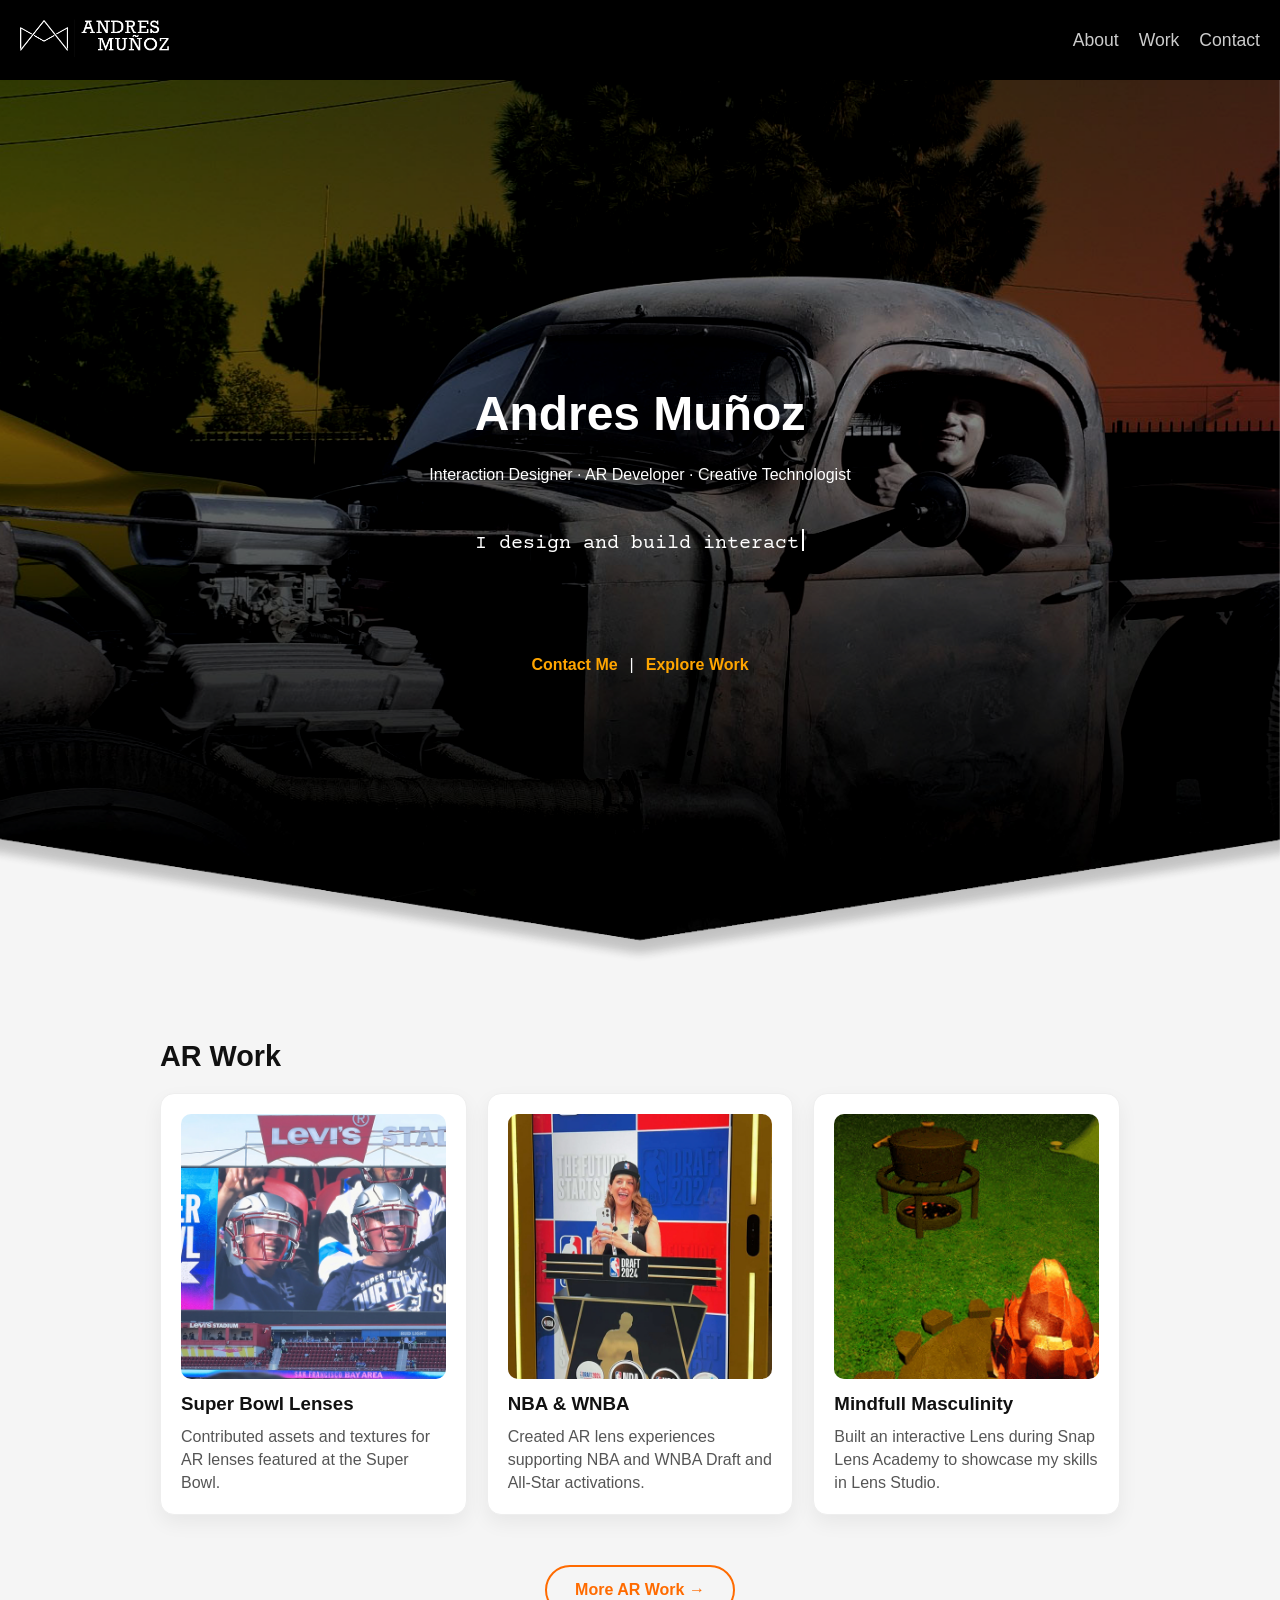
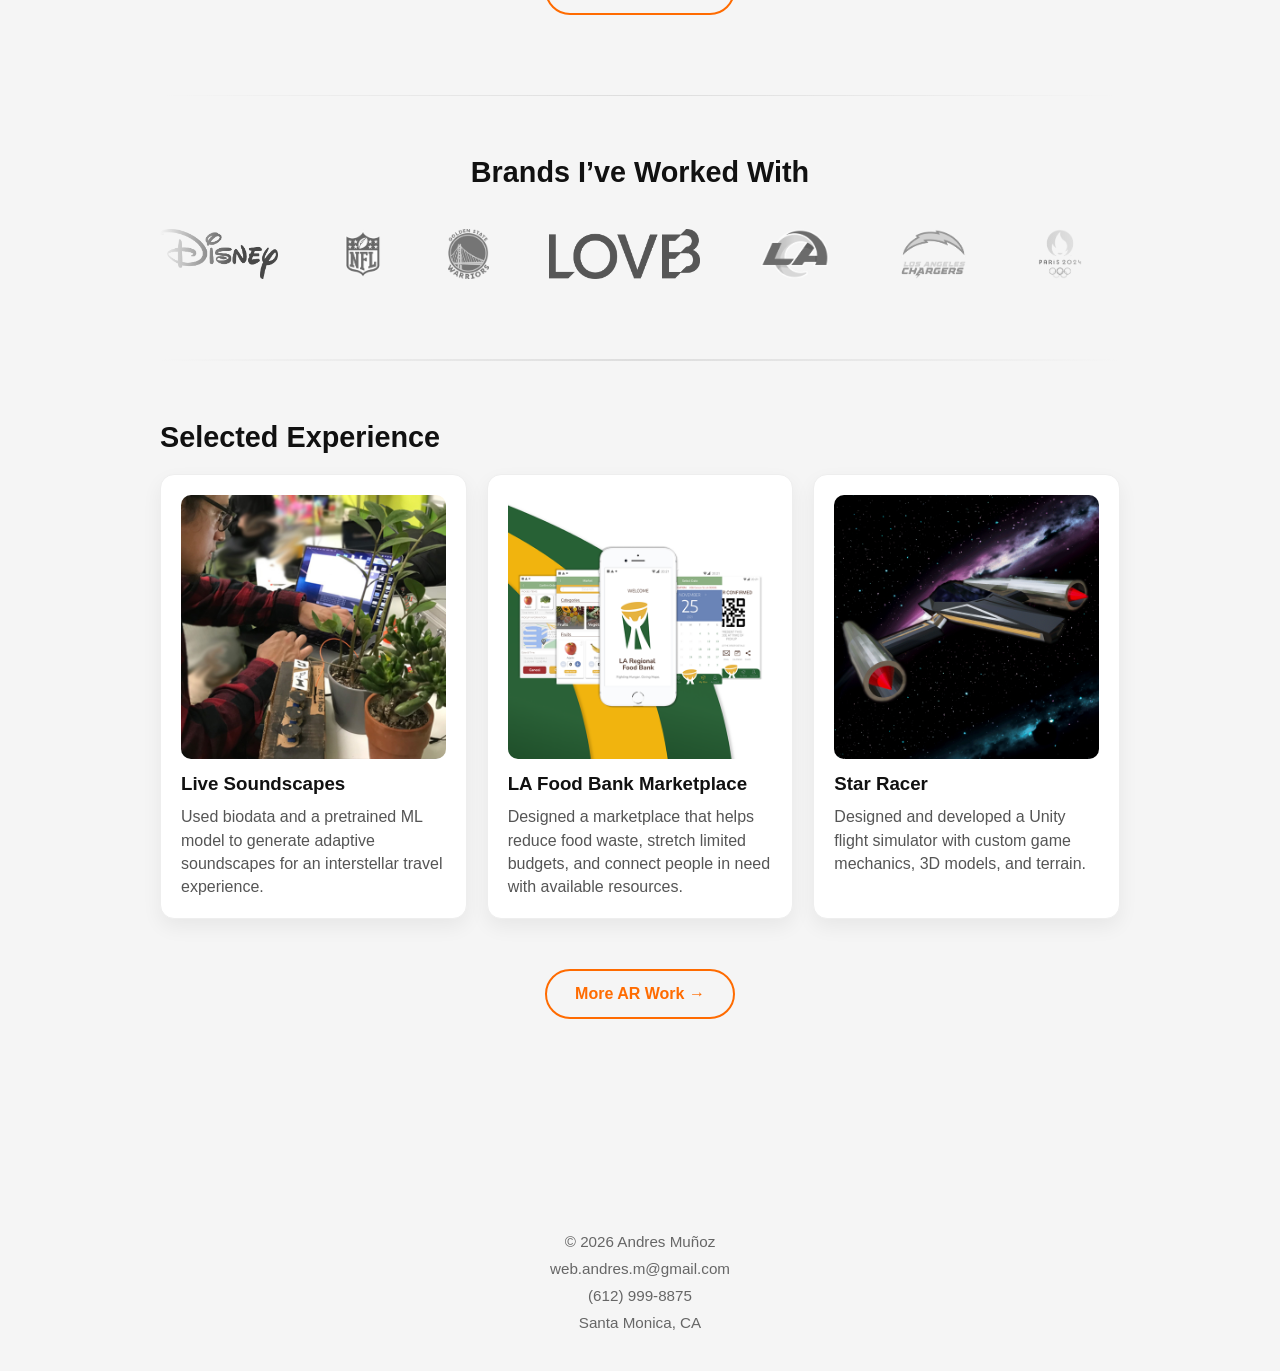
==== commit 705ed9b8: "some tweaks" ====
--- a/index.html
+++ b/index.html
@@ -149,7 +149,7 @@
     <a href="wip.html" class="card reveal">
       <div class="card-inner">
       <img src="images/SpaceThumbnail.png" alt="Space Game" />
-      <h3>Mindfull Masculinity</h3>
+      <h3>Star Racer</h3>
       <p>Designed and developed a Unity flight simulator with custom game mechanics, 3D models, and terrain.</p>
       </div>
     </a>
--- a/styles.css
+++ b/styles.css
@@ -597,21 +597,14 @@
   .video-wrapper {
     position: relative;
     width: 100%;
-    padding-top: 56.25%;
+    
+    padding-top: 50%;
     aspect-ratio: 16 / 9;
     margin: 20px 0;
     border-radius: 12px;
     overflow: hidden;
   }
   
-  .video-wrapper iframe {
-    position: absolute;
-    inset: 0;
-    width: 100%;
-    height: 100%;
-    border: 0;
-  }
-
   .video-wrapper img {
     position: absolute;
     inset: 0;
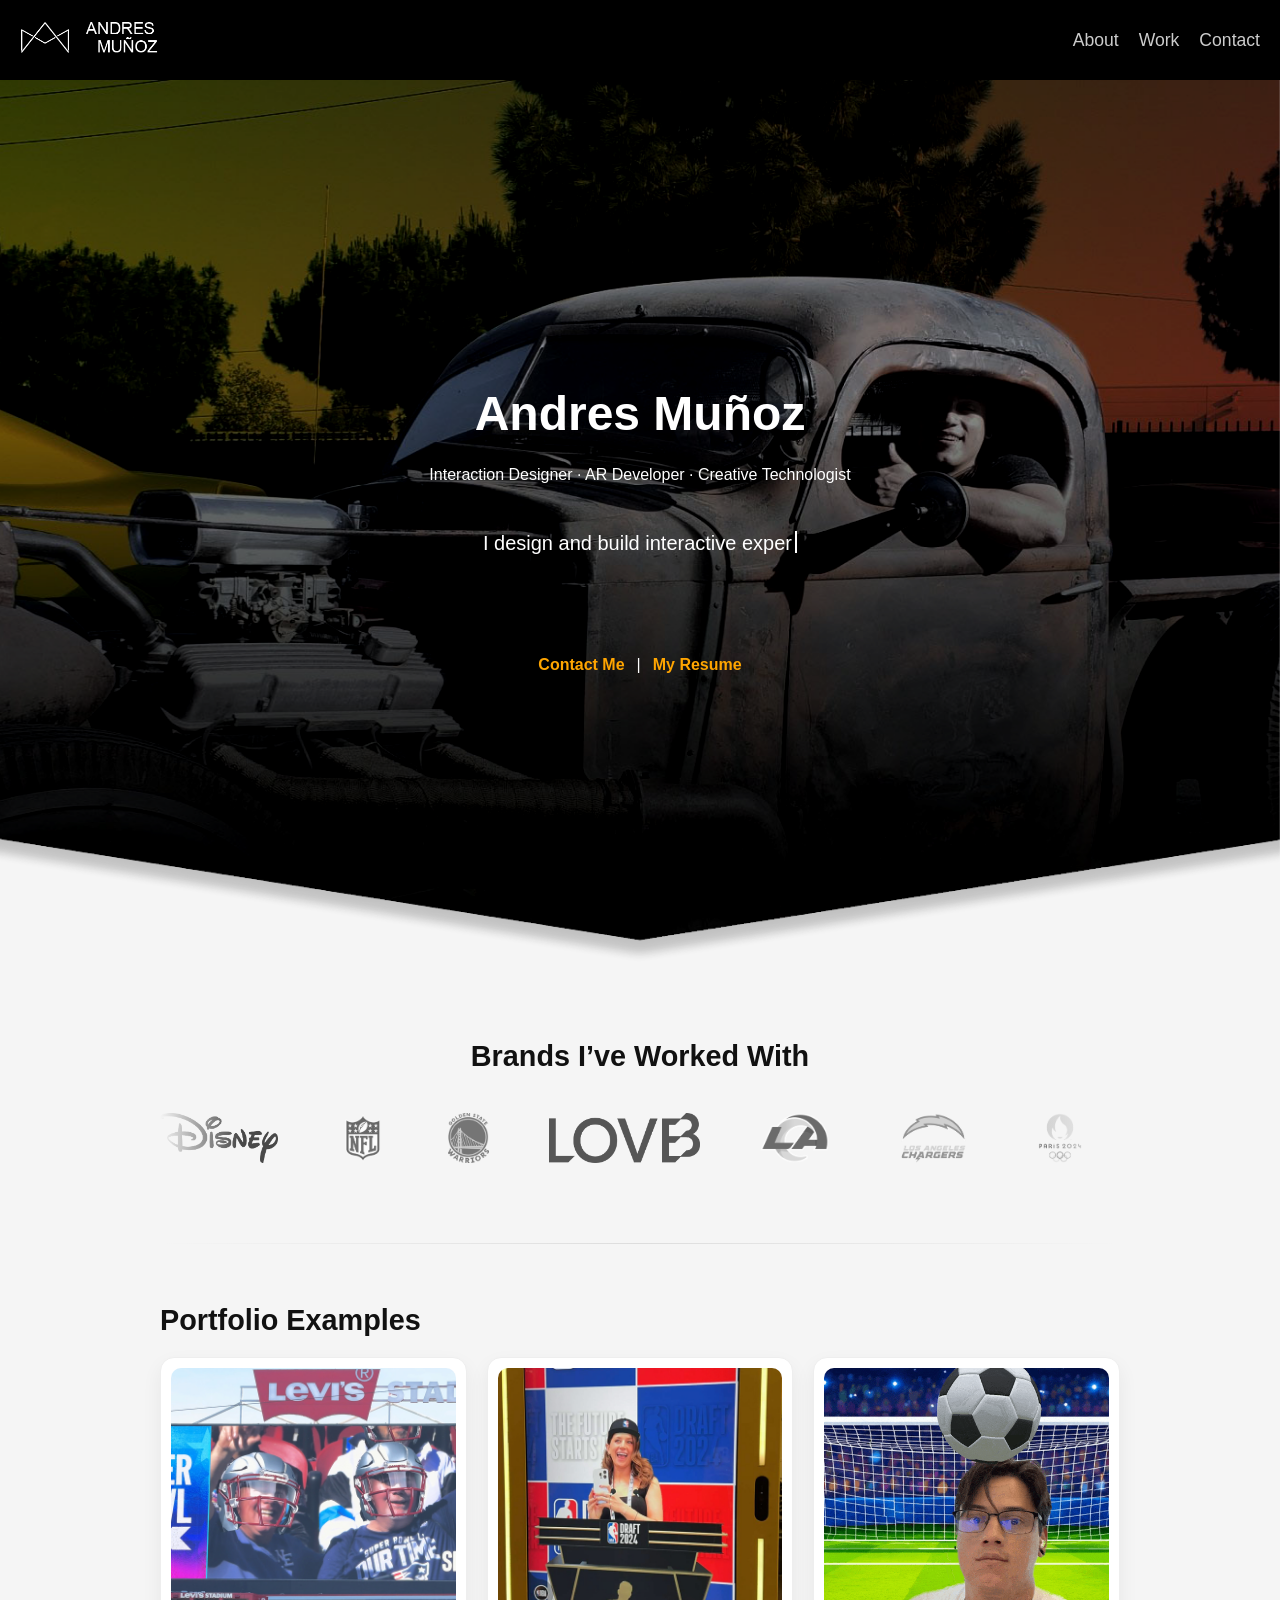
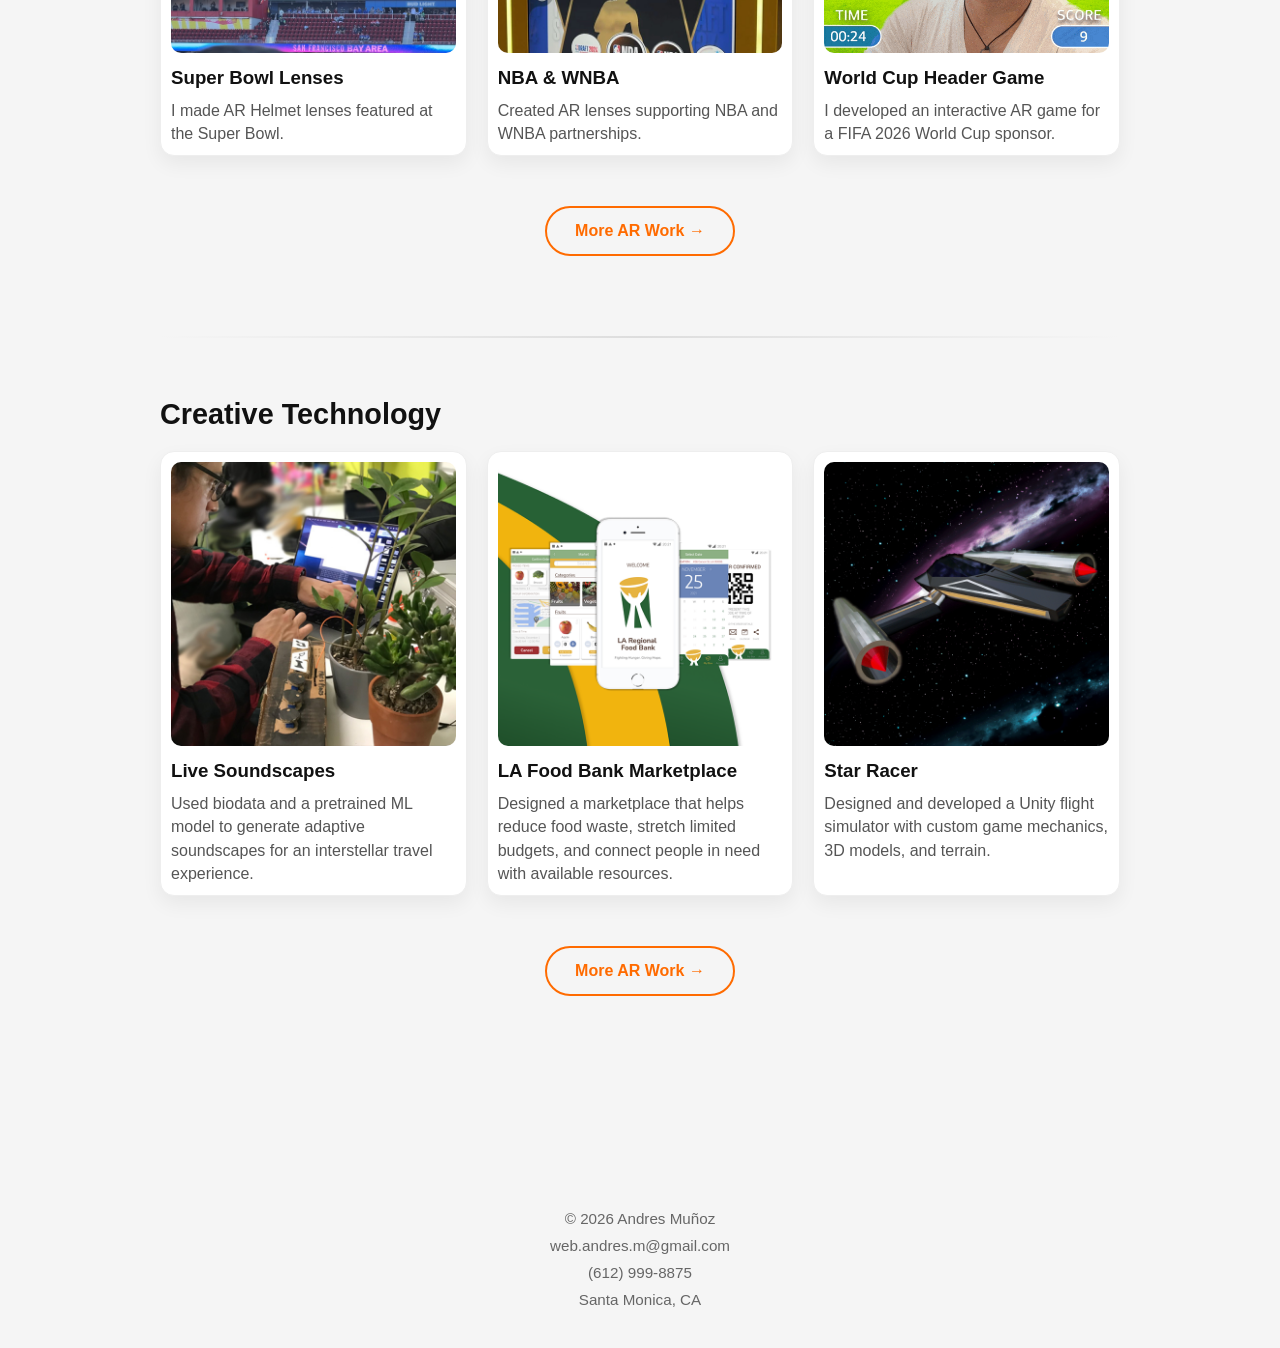
==== commit 071b3d02: "Several Changes and updates to my resume and Portfolio Pieces" ====
--- a/index.html
+++ b/index.html
@@ -6,7 +6,6 @@
   <title>Andres | Portfolio</title>
   <link rel="stylesheet" href="styles.css" />
   <script src="script.js" defer></script>
-  <link href="https://fonts.googleapis.com/css2?family=Courier+Prime:wght@400;700&display=swap" rel="stylesheet">
 </head>
 
 <body>
@@ -44,53 +43,13 @@
         <a href="contact.html">Contact Me</a>
         
         <span>|</span>
-        <a href="about.html#work-experience">Explore Work</a>
+        <a href="about.html#work-experience">My Resume</a>
       </div>
     </div>
   </header>
 
   <!-- MAIN CONTENT -->
   <main class="container">
-
-<section class="section">
-
-  <h2>AR Work</h2>
-
-  <div class="grid">
-
-    <a href="superbowl.html" class="card reveal">
-      <div class="card-inner">
-      <img src="images/sbThumbnail.jpg" alt="SupeBowl" />
-      <h3>Super Bowl Lenses</h3>
-      <p>Contributed assets and textures for AR lenses featured at the Super Bowl.</p>
-      </div>
-    </a>
-
-    <a href="Basketball.html" class="card reveal">
-      <div class="card-inner">
-      <img src="images/nbaDraftThumbnail.jpg" alt="BasketballProjects" />
-      <h3>NBA & WNBA</h3>
-      <p>Created AR lens experiences supporting NBA and WNBA Draft and All-Star activations.</p>
-      </div>
-    </a>
-
-    <a href="snap-lens-academy.html" class="card reveal">
-      <div class="card-inner">
-      <img src="images/Giffs/firePit.gif" alt="Lets talk Lens" />
-      <h3>Mindfull Masculinity</h3>
-      <p>Built an interactive Lens during Snap Lens Academy to showcase my skills in Lens Studio.</p>
-      </div>
-    </a>
-
-  </div>
-
-  <!-- SEE MORE CTA -->
-  <div class="see-more">
-    <a href="more-ar.html">More AR Work →</a>
-  </div>
-
-</section>
-
 
 <section class="section brands-section">
   <h2>Brands I’ve Worked With</h2>
@@ -126,7 +85,50 @@
 
 <section class="section">
 
-  <h2>Selected Experience</h2>
+  <h2>Portfolio Examples</h2>
+
+  <div class="grid">
+
+    <a href="superbowl.html" class="card reveal">
+      <div class="card-inner">
+      <img src="images/sbThumbnail.jpg" alt="SupeBowl" />
+      <h3>Super Bowl Lenses</h3>
+      <p>I made AR Helmet lenses featured at the Super Bowl.</p>
+      </div>
+    </a>
+
+    <a href="Basketball.html" class="card reveal">
+      <div class="card-inner">
+      <img src="images/nbaDraftThumbnail.jpg" alt="BasketballProjects" />
+      <h3>NBA & WNBA</h3>
+      <p class="snapcode-wc">Created AR lenses supporting NBA and WNBA partnerships.</p>
+      </div>
+    </a>
+
+
+    <a href="worldCup.html" class="card reveal">
+      <div class="card-inner">
+      <img src="images/WorldCupThumbnail.gif" alt="World Cup AR header game preview" />
+      <h3>World Cup Header Game</h3>
+      <p>I developed an interactive AR game for a FIFA 2026 World Cup sponsor.</p>
+      </div>
+    </a>
+
+  </div>
+
+  <!-- SEE MORE CTA -->
+  <div class="see-more">
+    <a href="more-ar.html">More AR Work →</a>
+  </div>
+
+</section>
+
+
+
+
+<section class="section">
+
+  <h2>Creative Technology</h2>
 
   <div class="grid">
 
@@ -163,11 +165,6 @@
 
 </section>
 
-
-
-
-
-
   </main>
 
 
--- a/styles.css
+++ b/styles.css
@@ -115,6 +115,14 @@
     gap: 20px;
   }
   
+  .video-wrapper iframe {
+    position: absolute;
+    inset: 0;
+    width: 100%;
+    height: 100%;
+  }
+  
+
   .nav-links a {
     color: #fff;
     text-decoration: none;
@@ -280,7 +288,7 @@
   }
   
   .hero .description {
-    font-family: "Courier Prime", monospace;
+    font-family: Arial, sans-serif;
     font-size: 1.25rem;
     line-height: 1.65;
     animation: fadeUp 0.9s ease-out 0.8s forwards;
@@ -502,7 +510,7 @@
   color: inherit;
 
   background: #fff;
-  padding: 20px;
+  padding: 10px;
   border-radius: 14px;
 
   border: 1px solid #eee;
@@ -655,7 +663,7 @@
     text-align: center;
     color: #fff;
   
-    background-image: url("images/ProfileParallax.jpeg");
+    background-image: url("images/parallax.png");
     background-size: cover;
     background-position: center;
     background-attachment: fixed;
@@ -815,7 +823,7 @@
   }
 
   .snapcode {
-    width: 140px;
+    width: 119px;
     display: block;
     margin: 16px auto 0;
     border-radius: 12px;
@@ -824,6 +832,7 @@
 
 
   .card-inner .snapcode {
+    width: 129px;
     height: auto;
     object-fit: contain;
     
@@ -980,7 +989,8 @@
     z-index: -1;
   }
   
-  .nba-video-frame video {
+  .nba-video-frame video,
+  .nba-video-frame img {
     display: block;
     width: 100%;
     aspect-ratio: 9 / 16;
@@ -1100,7 +1110,7 @@
 .more-ar-wrapper {
   max-width: 1300px;
   margin: 0 auto;
-  padding: 140px 8vw 70px;
+  padding: 50px 8vw 70px;
 }
 
 .more-ar-hero {
@@ -1136,11 +1146,12 @@
 ========================= */
 
 .more-ar-section {
-  margin-bottom: 90px;
+  margin-bottom: 30px;
 }
 
 .section-heading {
-  margin-bottom: 34px;
+  margin-top: 54px;
+  margin-bottom: 24px;
 }
 
 .section-heading h2 {
@@ -1161,11 +1172,17 @@
 
 .more-ar-grid{
   display:grid;
-  grid-template-columns:repeat(4,minmax(200px,260px));
+  grid-template-columns:repeat(4,minmax(230px,360px));
   justify-content:center;
-  gap:36px;
-  }
-  
+  gap:26px;
+  }
+
+.more-ar-grid .card-inner,
+.more-ar-grid .card h3,
+.more-ar-grid .card p {
+  text-align: center;
+}
+	  
 
 
 .lens-preview{
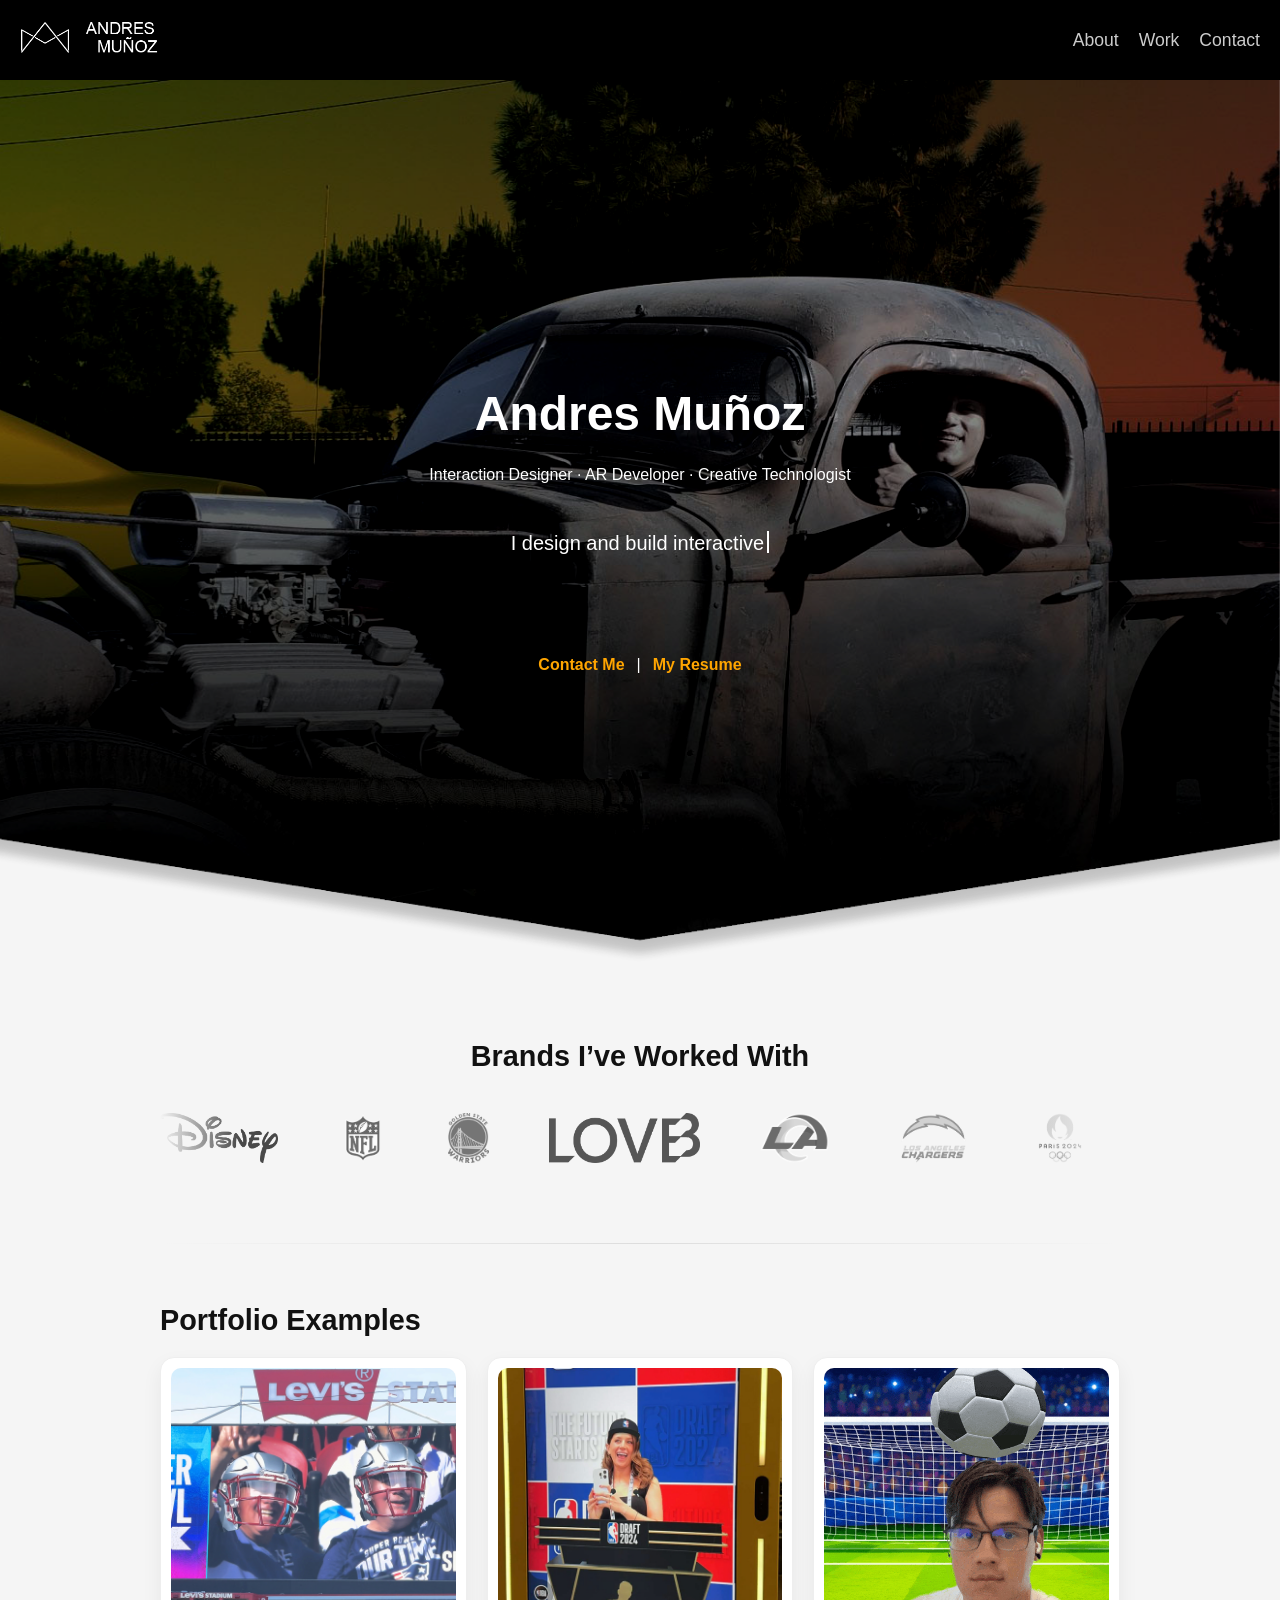
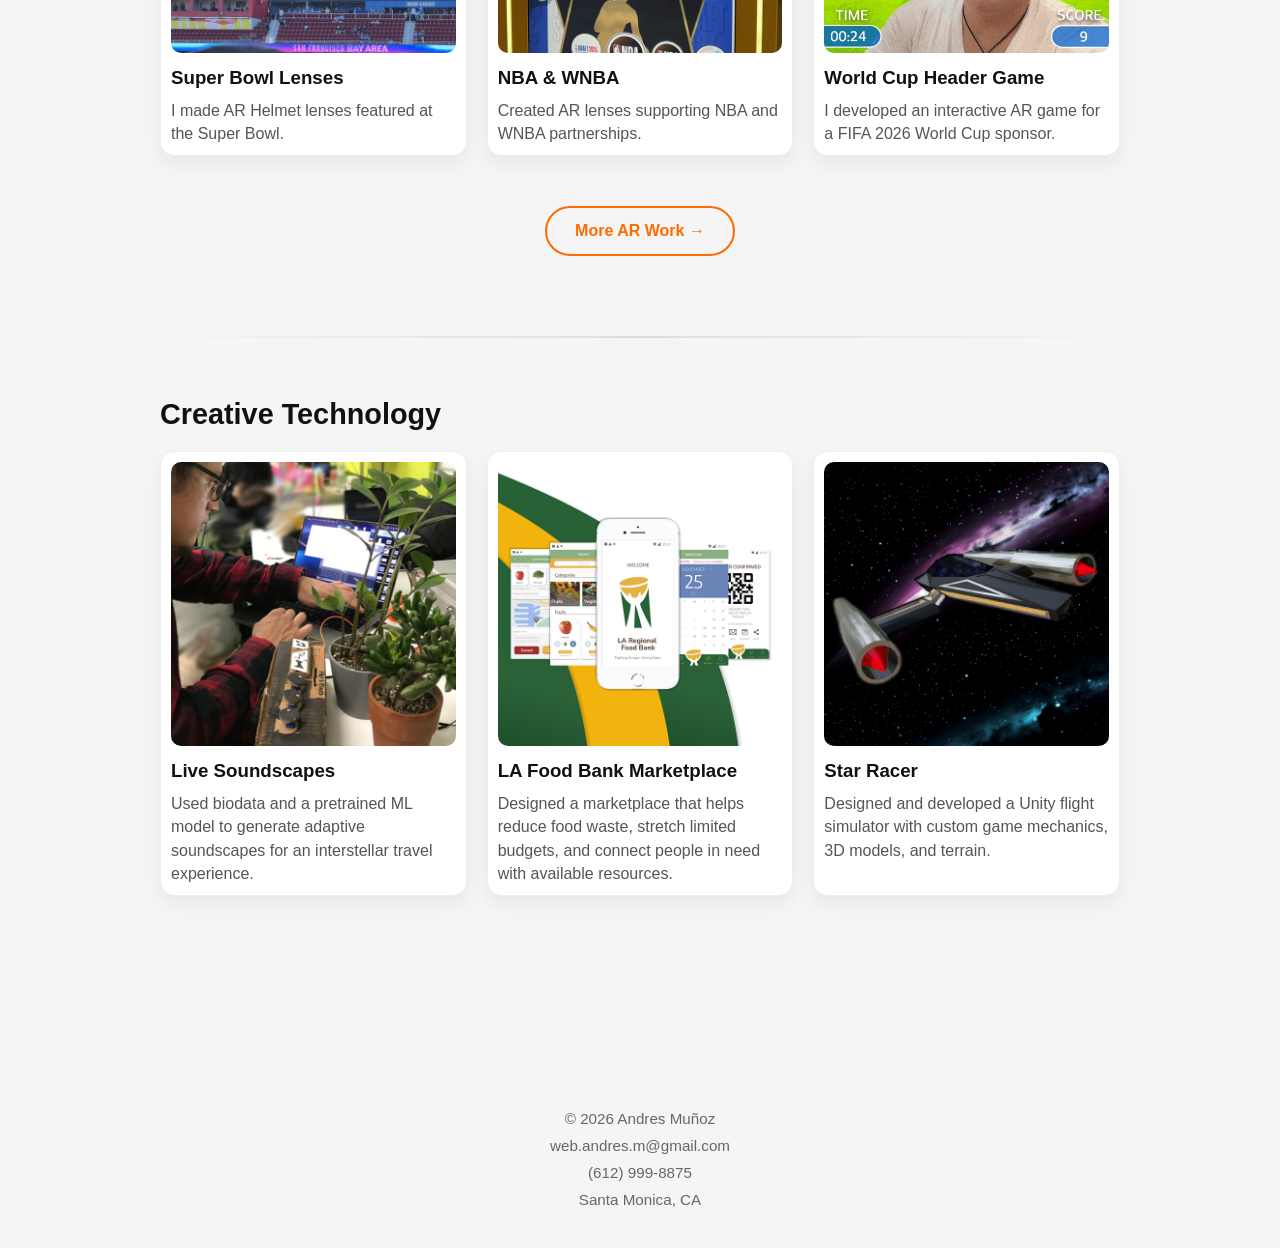
==== commit 1d9075c2: "woopsie" ====
--- a/index.html
+++ b/index.html
@@ -158,10 +158,7 @@
 
   </div>
 
-  <!-- SEE MORE CTA -->
-  <div class="see-more">
-    <a href="more-ar.html">More AR Work →</a>
-  </div>
+
 
 </section>
 
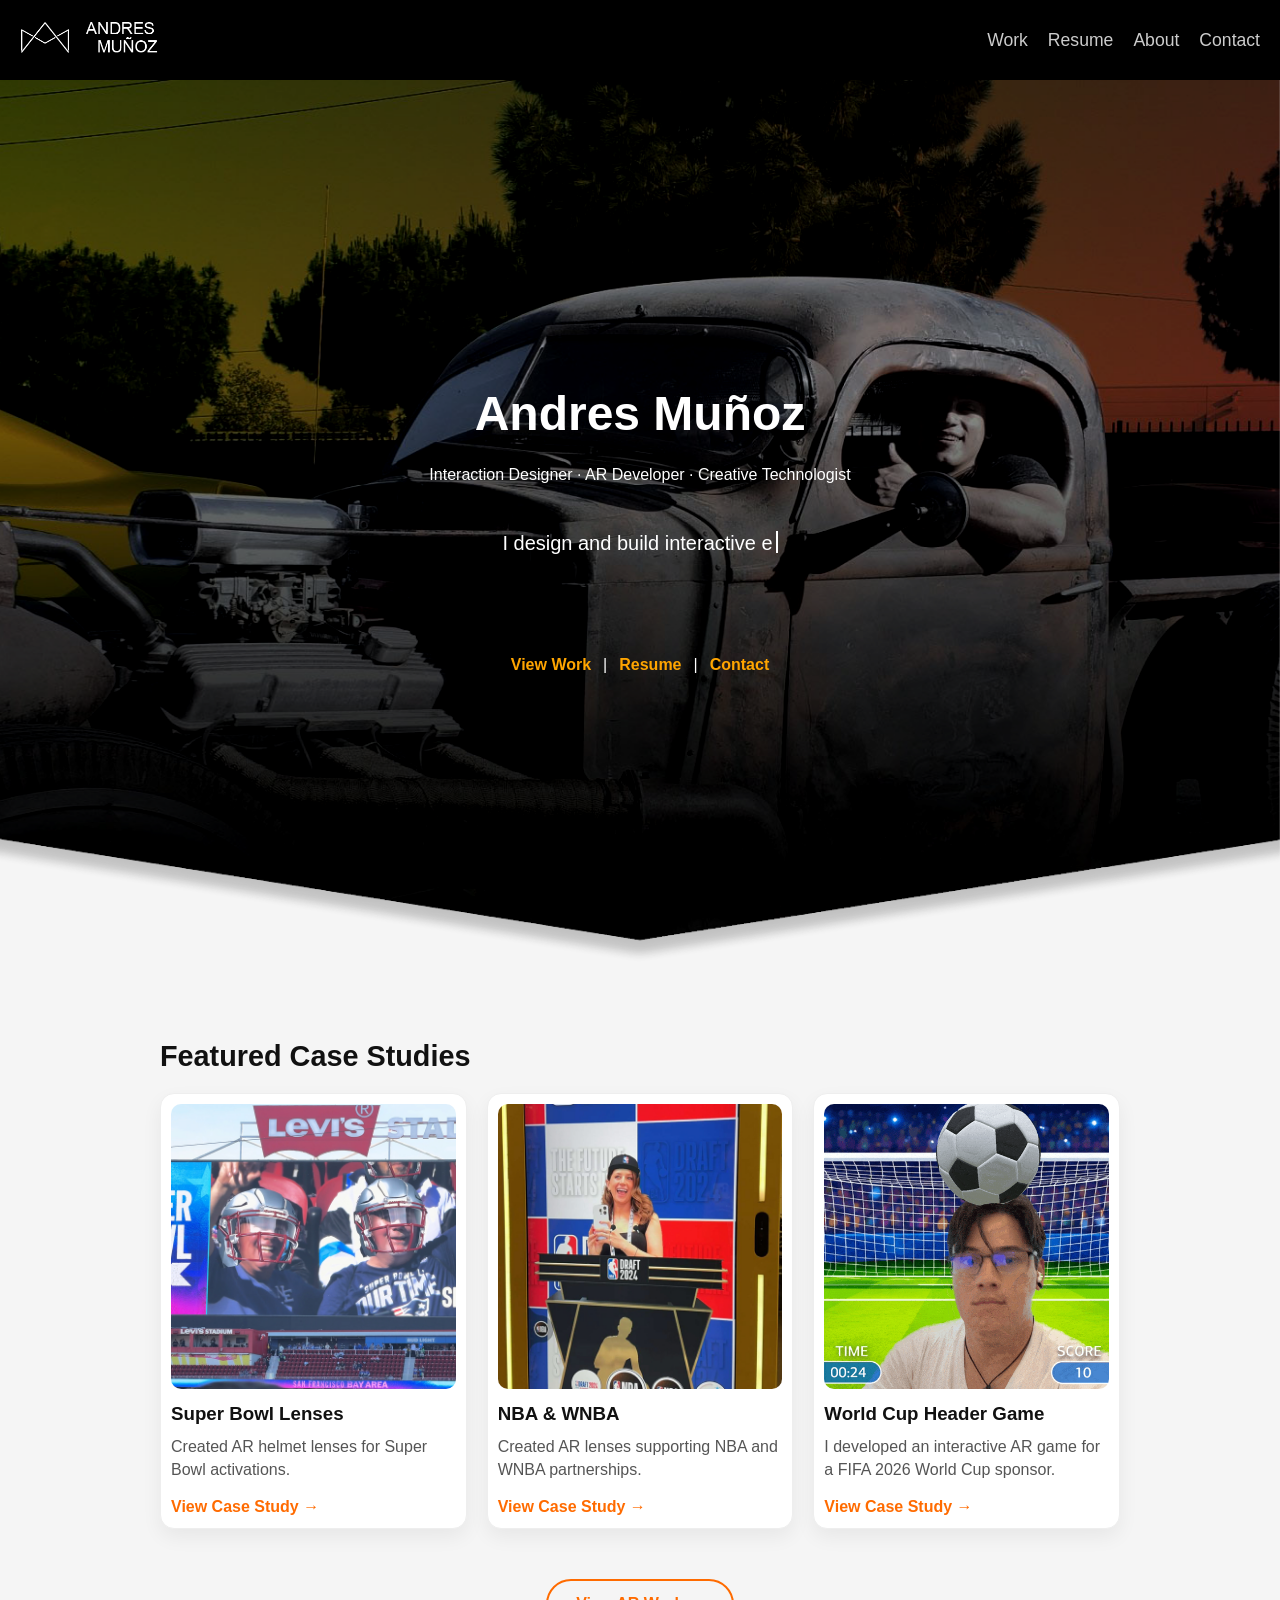
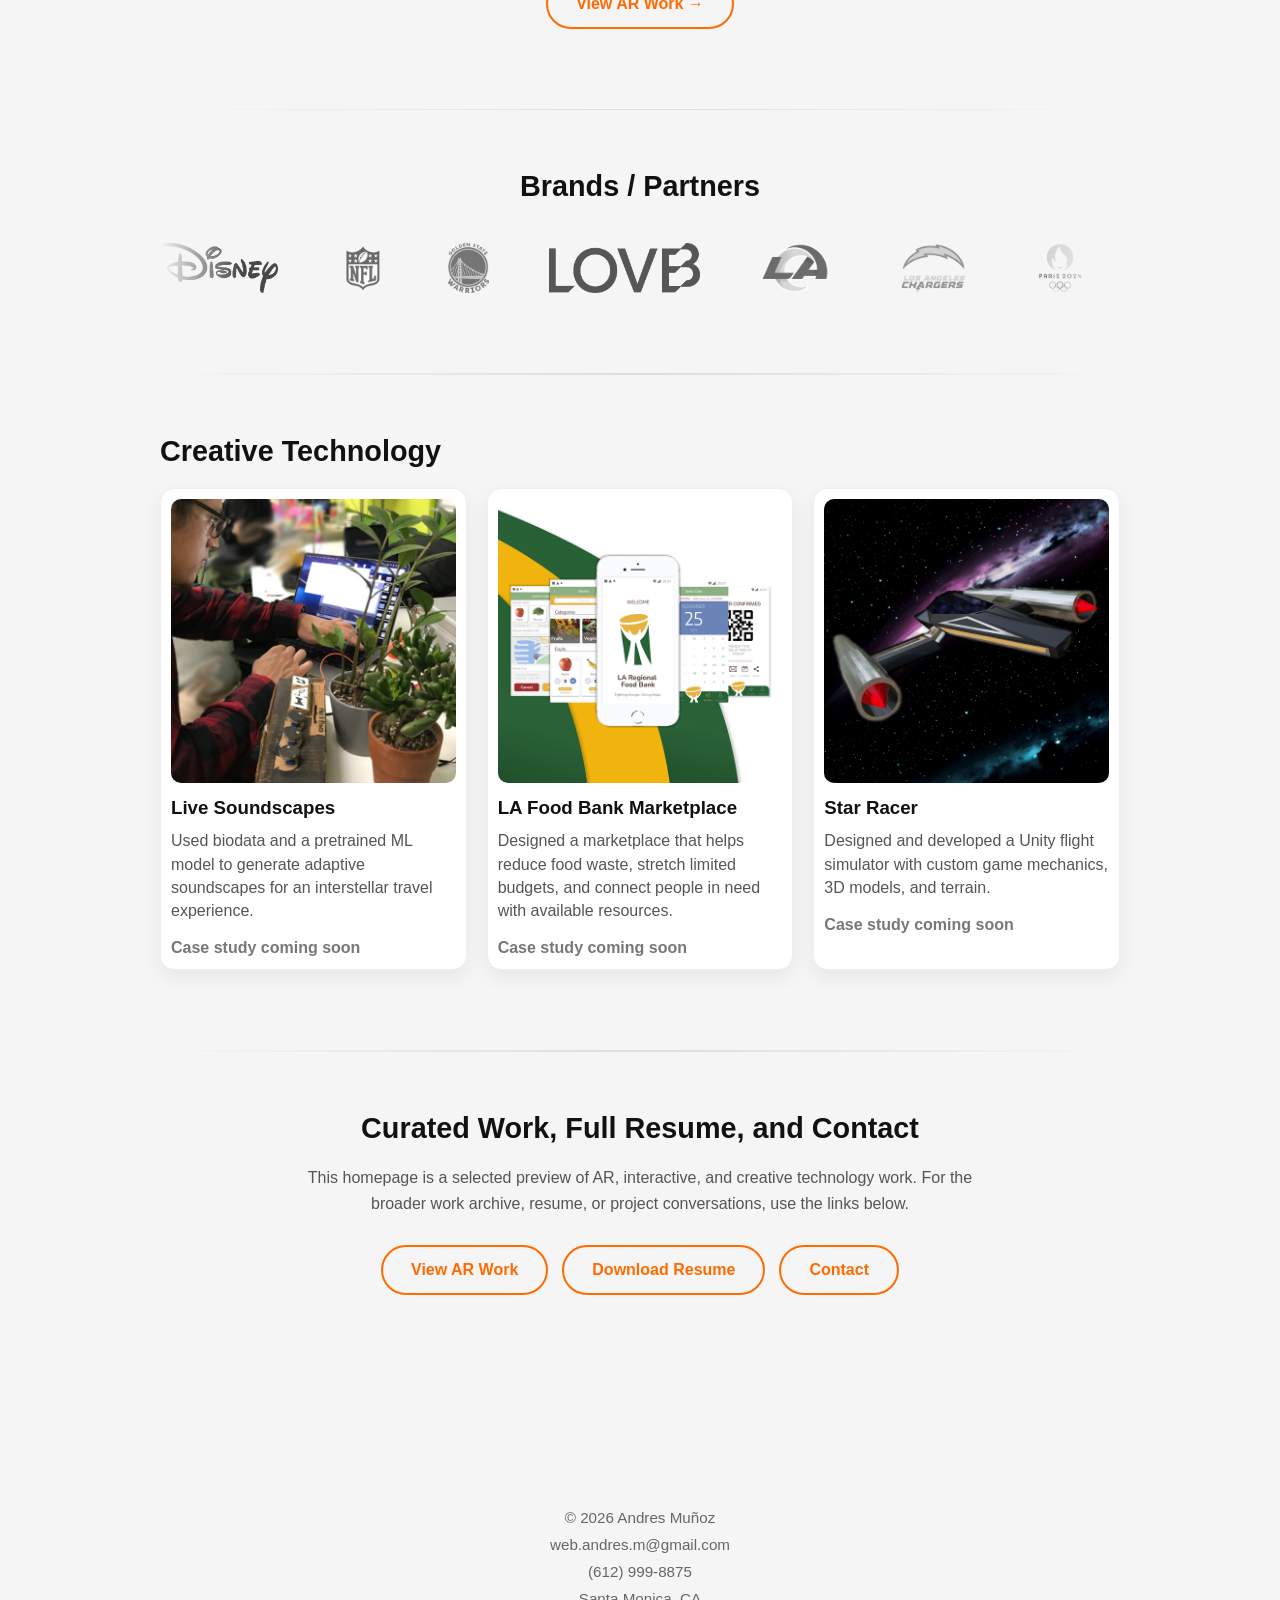
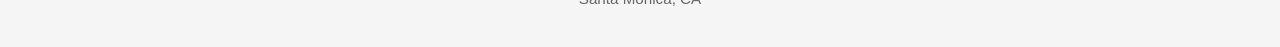
==== commit 53e786e3: "06.04.26_last" ====
--- a/index.html
+++ b/index.html
@@ -12,17 +12,18 @@
 
   <nav class="navbar">
     <div class="logo">
-      <a href="/">
+      <a href="index.html">
         <img src="images/webLogo.png" alt="Andres Logo">
       </a>
     </div>
-  
+
     <div class="nav-links" id="navLinks">
+      <a href="more-ar.html">Work</a>
+      <a href="resume.html">Resume</a>
       <a href="about.html">About</a>
-      <a href="about.html#work-experience">Work</a>
       <a href="contact.html">Contact</a>
     </div>
-  
+
     <div class="hamburger" id="hamburger"></div>
   </nav>
 
@@ -40,10 +41,13 @@
       </p>
       
       <div class="hero-links">
-        <a href="contact.html">Contact Me</a>
+        <a href="more-ar.html">View Work</a>
         
         <span>|</span>
-        <a href="about.html#work-experience">My Resume</a>
+        <a href="resume.html">Resume</a>
+
+        <span>|</span>
+        <a href="contact.html">Contact</a>
       </div>
     </div>
   </header>
@@ -51,113 +55,134 @@
   <!-- MAIN CONTENT -->
   <main class="container">
 
+<section class="section">
+
+  <h2>Featured Case Studies</h2>
+
+  <div class="grid">
+
+    <a href="superbowl.html" class="card reveal">
+      <div class="card-inner">
+      <img src="images/sbThumbnail.jpg" alt="Super Bowl AR lenses preview" />
+      <h3>Super Bowl Lenses</h3>
+      <p>Created AR helmet lenses for Super Bowl activations.</p>
+      <p class="card-cta">View Case Study →</p>
+      </div>
+    </a>
+
+    <a href="Basketball.html" class="card reveal">
+      <div class="card-inner">
+      <img src="images/nbaDraftThumbnail.jpg" alt="NBA and WNBA AR lenses preview" />
+      <h3>NBA & WNBA</h3>
+      <p class="snapcode-wc">Created AR lenses supporting NBA and WNBA partnerships.</p>
+      <p class="card-cta">View Case Study →</p>
+      </div>
+    </a>
+
+
+    <a href="worldCup.html" class="card reveal">
+      <div class="card-inner">
+      <img src="images/WorldCupThumbnail.gif" alt="World Cup AR header game preview" />
+      <h3>World Cup Header Game</h3>
+      <p>I developed an interactive AR game for a FIFA 2026 World Cup sponsor.</p>
+      <p class="card-cta">View Case Study →</p>
+      </div>
+    </a>
+
+  </div>
+
+  <!-- SEE MORE CTA -->
+  <div class="see-more">
+    <a href="more-ar.html">View AR Work →</a>
+  </div>
+
+</section>
+
 <section class="section brands-section">
-  <h2>Brands I’ve Worked With</h2>
+  <h2>Brands / Partners</h2>
 
   <div class="carousel">
     <div class="carousel-track">
       <div class="carousel-group">
         <img src="images/Brands/disney.png" alt="Disney">
         <img src="images/Brands/nfl.png" alt="NFL">
-        <img src="images/Brands/warriors.png" alt="WNBA">
-        <img src="images/Brands/lovb.png" alt="Rams">
-        <img src="images/Brands/rams.png" alt="Rams">
-        <img src="images/Brands/chargers.png" alt="Rams">
-        <img src="images/Brands/olympics.png" alt="Rams">
-        <img src="images/Brands/nba.png" alt="Rams">
-        <img src="images/Brands/wnba.png" alt="Rams">
-      </div>
-  
+        <img src="images/Brands/warriors.png" alt="Golden State Warriors">
+        <img src="images/Brands/lovb.png" alt="League One Volleyball">
+        <img src="images/Brands/rams.png" alt="Los Angeles Rams">
+        <img src="images/Brands/chargers.png" alt="Los Angeles Chargers">
+        <img src="images/Brands/olympics.png" alt="Olympics">
+        <img src="images/Brands/nba.png" alt="NBA">
+        <img src="images/Brands/wnba.png" alt="WNBA">
+      </div>
+
       <div class="carousel-group">
         <img src="images/Brands/disney.png" alt="Disney">
         <img src="images/Brands/nfl.png" alt="NFL">
-        <img src="images/Brands/warriors.png" alt="WNBA">
-        <img src="images/Brands/lovb.png" alt="Rams">
-        <img src="images/Brands/rams.png" alt="Rams">
-        <img src="images/Brands/chargers.png" alt="Rams">
-        <img src="images/Brands/olympics.png" alt="Rams">
-        <img src="images/Brands/nba.png" alt="Rams">
-        <img src="images/Brands/wnba.png" alt="Rams">
-      </div>
-    </div>
-  </div>
-</section>
+        <img src="images/Brands/warriors.png" alt="Golden State Warriors">
+        <img src="images/Brands/lovb.png" alt="League One Volleyball">
+        <img src="images/Brands/rams.png" alt="Los Angeles Rams">
+        <img src="images/Brands/chargers.png" alt="Los Angeles Chargers">
+        <img src="images/Brands/olympics.png" alt="Olympics">
+        <img src="images/Brands/nba.png" alt="NBA">
+        <img src="images/Brands/wnba.png" alt="WNBA">
+      </div>
+    </div>
+  </div>
+</section>
+
+
+
 
 <section class="section">
 
-  <h2>Portfolio Examples</h2>
+  <h2>Creative Technology</h2>
 
   <div class="grid">
 
-    <a href="superbowl.html" class="card reveal">
-      <div class="card-inner">
-      <img src="images/sbThumbnail.jpg" alt="SupeBowl" />
-      <h3>Super Bowl Lenses</h3>
-      <p>I made AR Helmet lenses featured at the Super Bowl.</p>
-      </div>
-    </a>
-
-    <a href="Basketball.html" class="card reveal">
-      <div class="card-inner">
-      <img src="images/nbaDraftThumbnail.jpg" alt="BasketballProjects" />
-      <h3>NBA & WNBA</h3>
-      <p class="snapcode-wc">Created AR lenses supporting NBA and WNBA partnerships.</p>
-      </div>
-    </a>
-
-
-    <a href="worldCup.html" class="card reveal">
-      <div class="card-inner">
-      <img src="images/WorldCupThumbnail.gif" alt="World Cup AR header game preview" />
-      <h3>World Cup Header Game</h3>
-      <p>I developed an interactive AR game for a FIFA 2026 World Cup sponsor.</p>
-      </div>
-    </a>
-
-  </div>
-
-  <!-- SEE MORE CTA -->
-  <div class="see-more">
-    <a href="more-ar.html">More AR Work →</a>
-  </div>
-
-</section>
-
-
-
-
-<section class="section">
-
-  <h2>Creative Technology</h2>
-
-  <div class="grid">
-
-    <a href="wip.html" class="card reveal">
-      <div class="card-inner">
-      <img src="images/gaiaThumbnail.jpg" alt="Project 1" />
+    <article class="card is-static reveal">
+      <div class="card-inner">
+      <img src="images/gaiaThumbnail.jpg" alt="Live Soundscapes project preview" />
       <h3>Live Soundscapes</h3>
       <p>Used biodata and a pretrained ML model to generate adaptive soundscapes for an interstellar travel experience.</p>
-      </div>
-    </a>
-
-    <a href="wip.html" class="card reveal">
-      <div class="card-inner">
-      <img src="images/foodBankThumbnail.png" alt="Food Bank" />
+      <p class="card-status">Case study coming soon</p>
+      </div>
+    </article>
+
+    <article class="card is-static reveal">
+      <div class="card-inner">
+      <img src="images/foodBankThumbnail.png" alt="Food Bank marketplace project preview" />
       <h3>LA Food Bank Marketplace</h3>
       <p>Designed a marketplace that helps reduce food waste, stretch limited budgets, and connect people in need with available resources.</p>
-      </div>
-    </a>
-
-    <a href="wip.html" class="card reveal">
-      <div class="card-inner">
-      <img src="images/SpaceThumbnail.png" alt="Space Game" />
+      <p class="card-status">Case study coming soon</p>
+      </div>
+    </article>
+
+    <article class="card is-static reveal">
+      <div class="card-inner">
+      <img src="images/SpaceThumbnail.png" alt="Star Racer Unity flight simulator preview" />
       <h3>Star Racer</h3>
       <p>Designed and developed a Unity flight simulator with custom game mechanics, 3D models, and terrain.</p>
-      </div>
-    </a>
-
-  </div>
-
+      <p class="card-status">Case study coming soon</p>
+      </div>
+    </article>
+
+  </div>
+
+</section>
+
+<section class="section closing-cta">
+  <h2>Curated Work, Full Resume, and Contact</h2>
+
+  <p>
+    This homepage is a selected preview of AR, interactive, and creative technology work.
+    For the broader work archive, resume, or project conversations, use the links below.
+  </p>
+
+  <div class="closing-cta-actions">
+    <a href="more-ar.html">View AR Work</a>
+    <a href="AndresM_Resume.pdf" download>Download Resume</a>
+    <a href="contact.html">Contact</a>
+  </div>
 
 
 </section>
--- a/styles.css
+++ b/styles.css
@@ -142,6 +142,7 @@
   .nav-links a:nth-child(1) { animation-delay: 1.4s; }
   .nav-links a:nth-child(2) { animation-delay: 1.55s; }
   .nav-links a:nth-child(3) { animation-delay: 1.7s; }
+  .nav-links a:nth-child(4) { animation-delay: 1.85s; }
   
   @keyframes navLinkIn {
     to {
@@ -508,6 +509,7 @@
   display: block;
   text-decoration: none;
   color: inherit;
+  cursor: pointer;
 
   background: #fff;
   padding: 10px;
@@ -535,6 +537,17 @@
   border-color: rgba(255, 107, 0, 0.35);
 }
 
+.card.is-static {
+  cursor: default;
+}
+
+.card.is-static:hover,
+.card.is-static.reveal.active:hover {
+  transform: none;
+  box-shadow: 0 8px 20px rgba(0,0,0,0.06);
+  border-color: #eee;
+}
+
 .card img {
   width: 100%;
   display: block;
@@ -552,6 +565,32 @@
   line-height: 1.45;
   text-align: left;
   margin: 0;
+}
+
+.card .card-cta,
+.card .card-status {
+  margin-top: 14px;
+  color: #ff6b00;
+  font-weight: 700;
+}
+
+.card .card-status {
+  color: #777;
+}
+
+.nav-links a:focus-visible,
+.hero .hero-links a:focus-visible,
+.see-more a:focus-visible,
+.back-home a:focus-visible,
+.contact-button:focus-visible,
+.about-buttons a:focus-visible,
+.about-cta:focus-visible,
+.card:focus-visible,
+.see-more-btn:focus-visible,
+.resume-actions a:focus-visible,
+.closing-cta-actions a:focus-visible {
+  outline: 3px solid #ff6b00;
+  outline-offset: 4px;
 }
   
   /* =========================
@@ -580,6 +619,43 @@
       border-color:#ff5a00;
       color:white;
     }
+
+  .closing-cta {
+    text-align: center;
+  }
+
+  .closing-cta p {
+    max-width: 720px;
+    margin: 0 auto;
+    color: #555;
+    line-height: 1.65;
+  }
+
+  .closing-cta-actions {
+    display: flex;
+    justify-content: center;
+    flex-wrap: wrap;
+    gap: 14px;
+    margin-top: 28px;
+  }
+
+  .closing-cta-actions a {
+    display: inline-block;
+    padding: 14px 28px;
+    border: 2px solid #ff6b00;
+    border-radius: 999px;
+    text-decoration: none;
+    color: #ff6b00;
+    font-weight: 600;
+    transition: all .2s ease;
+  }
+
+  .closing-cta-actions a:hover {
+    transform: translateY(-2px);
+    background: #ff5a00;
+    border-color: #ff5a00;
+    color: white;
+  }
   
   /* =========================
      FOOTER
@@ -684,6 +760,7 @@
     padding: 20px;
   }
   
+  .section-title-block h1,
   .section-title-block h2 {
     font-size: 3rem;
     margin-bottom: 20px;
@@ -708,6 +785,7 @@
       background-attachment: scroll; /* more reliable on mobile */
     }
   
+    .section-title-block h1,
     .section-title-block h2 {
       font-size: 2.2rem;
     }
@@ -1263,9 +1341,10 @@
 
 @media (max-width: 1100px) {
   .more-ar-grid{
-    grid-template-columns:minmax(260px,340px);
+    grid-template-columns:repeat(2,minmax(230px,340px));
     justify-content:center;
-    }
+  }
+}
 
 @media (max-width: 700px) {
   .more-ar-wrapper {
@@ -1294,7 +1373,6 @@
   .contact-footer span {
     display: none;
   }
-}
 }
 
 
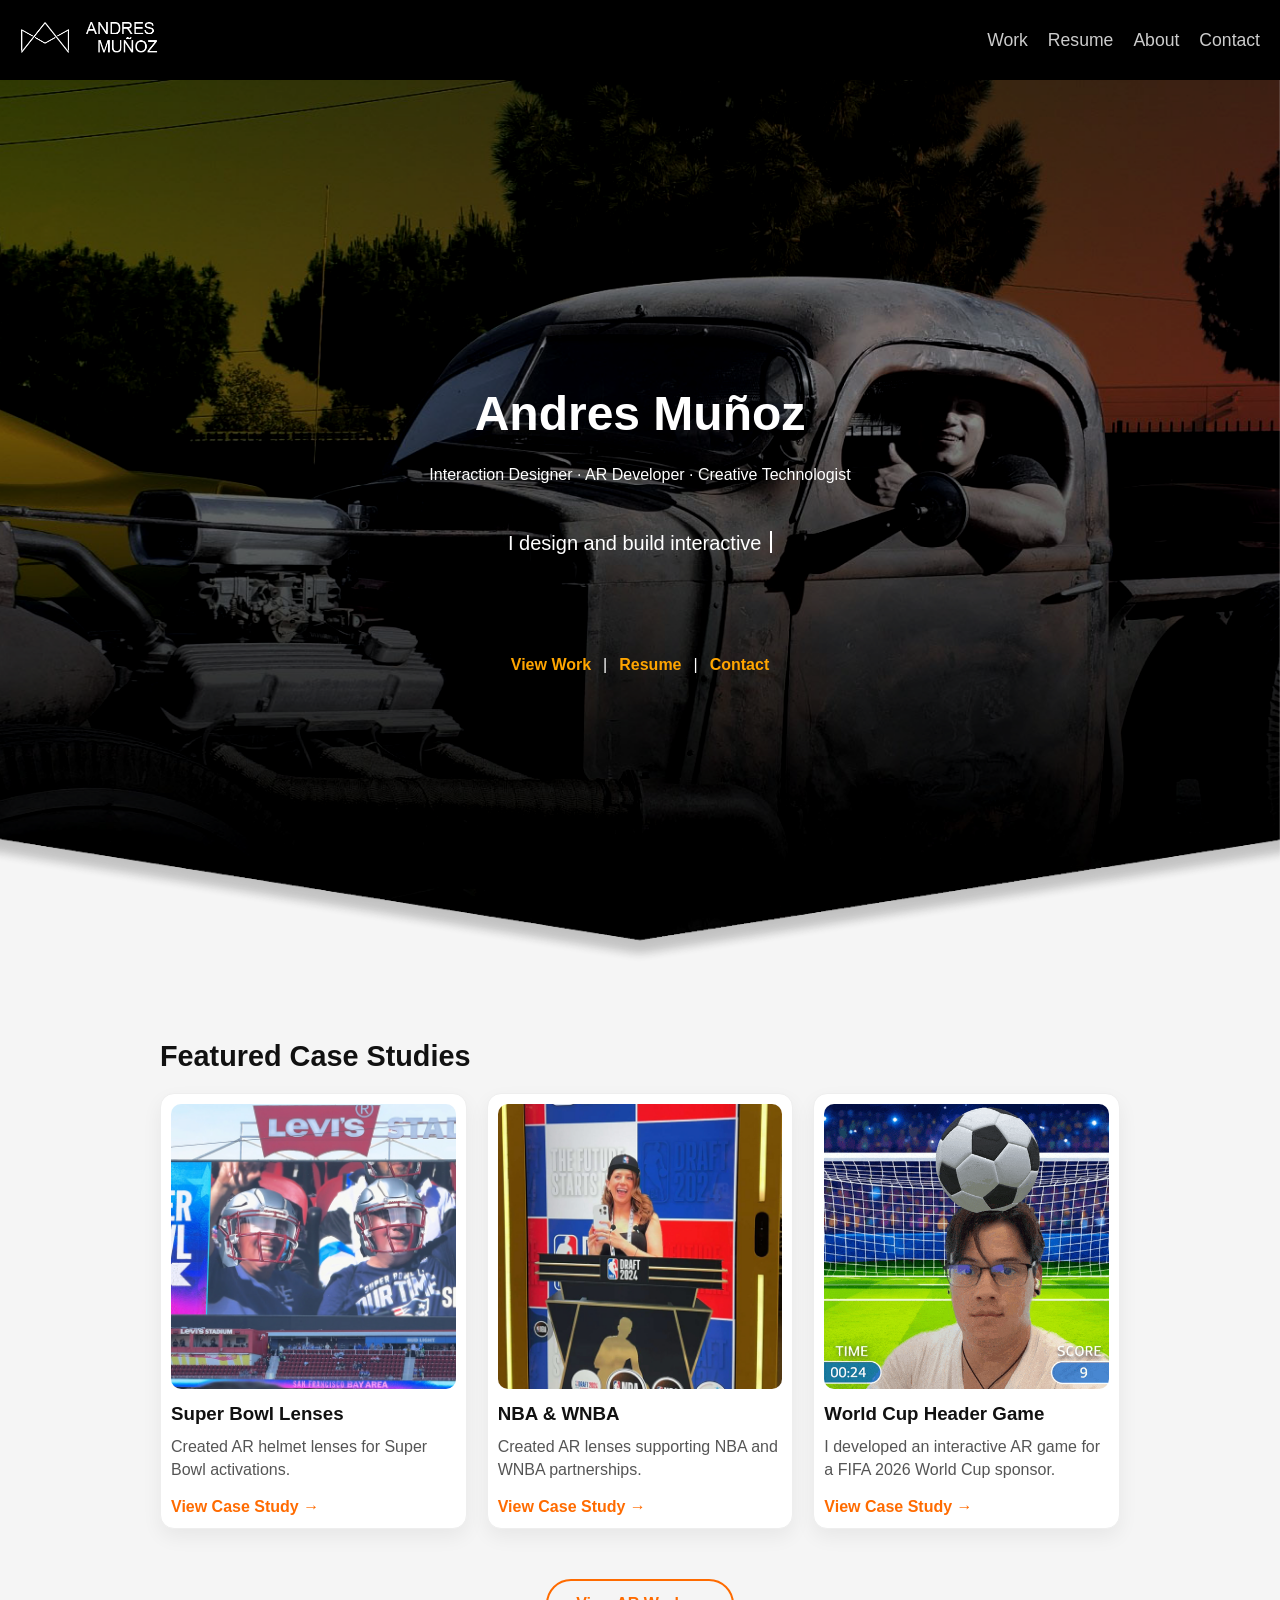
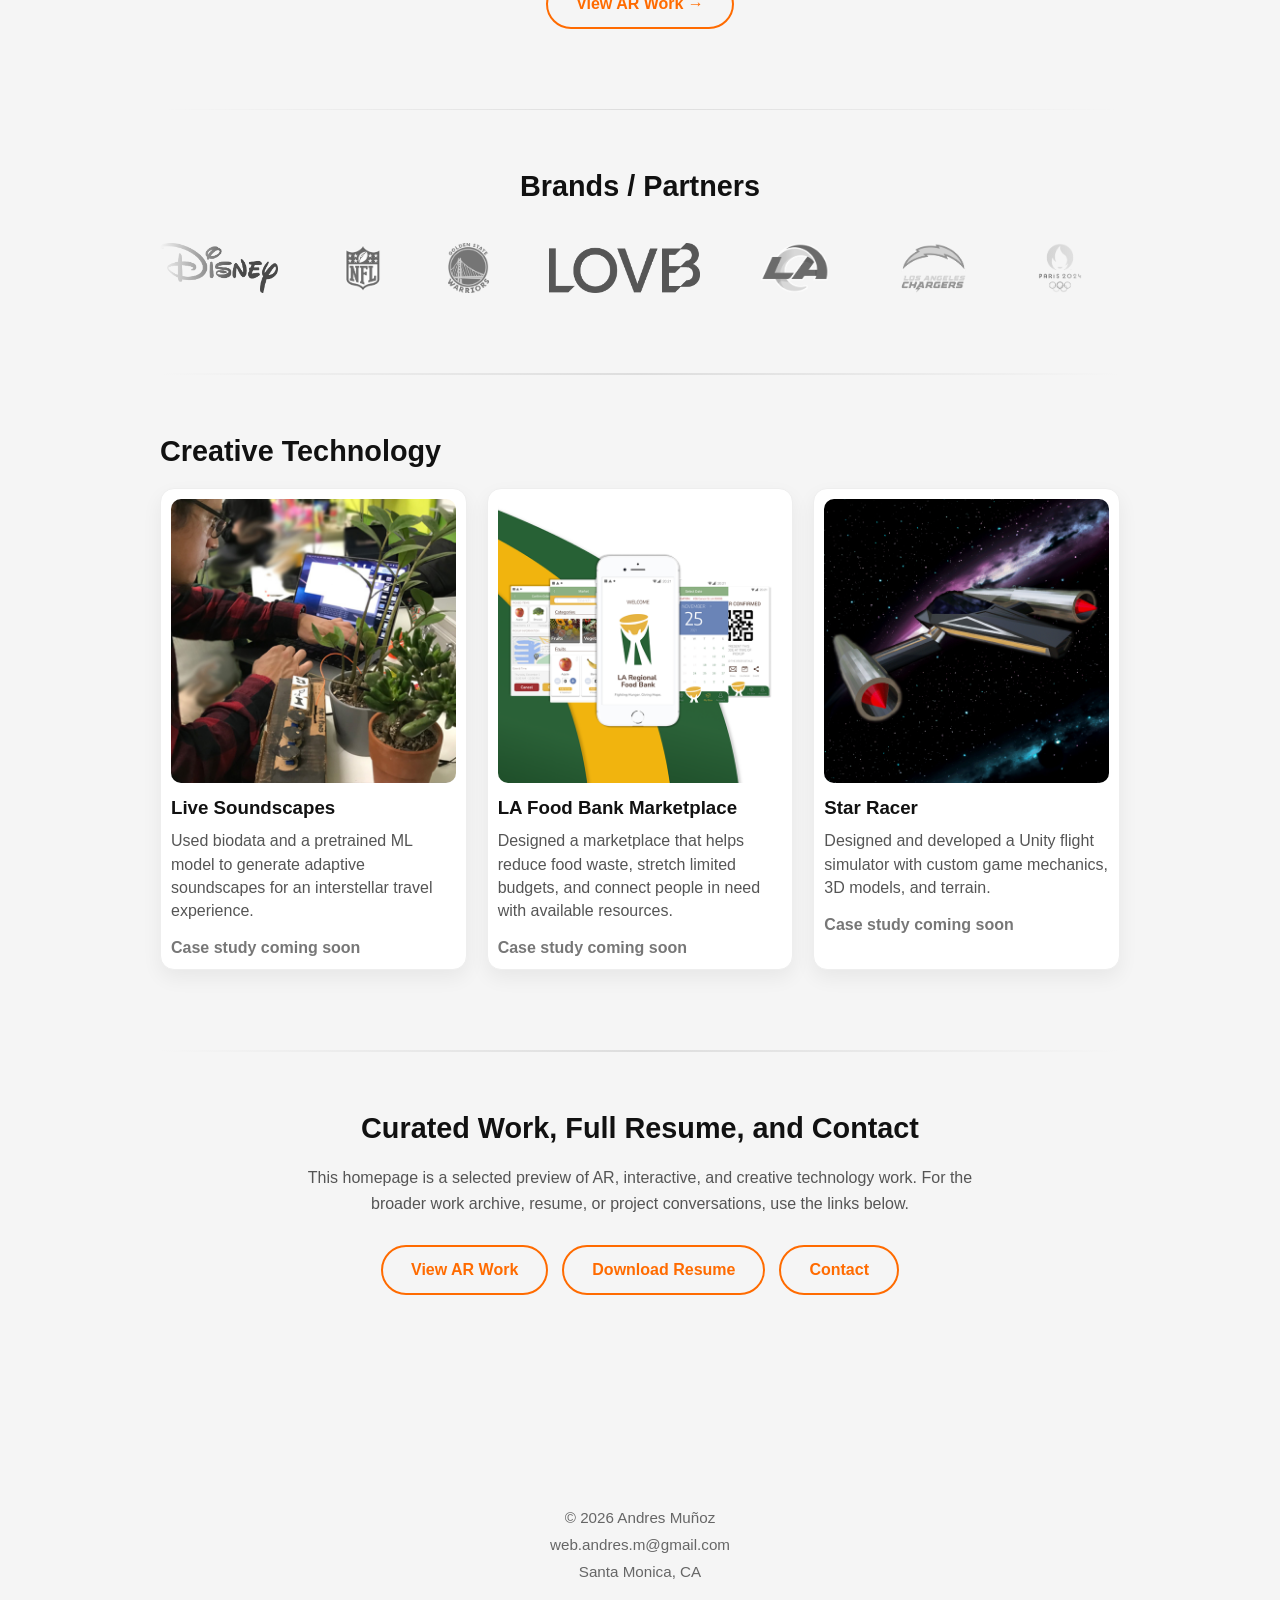
==== commit ab48e4e0: "Removed phone number" ====
--- a/index.html
+++ b/index.html
@@ -195,7 +195,6 @@
     <div class="contact-meta">
       <p>© 2026 Andres Muñoz</p>
       <a href="mailto:web.andres.m@gmail.com">web.andres.m@gmail.com</a>
-      <a href="tel:+16129998875">(612) 999-8875</a>
       <p>Santa Monica, CA</p>
     </div>
   </footer>
--- a/styles.css
+++ b/styles.css
@@ -58,15 +58,6 @@
     width: auto;
   }
 
-  /* =========================
-   DISABLE NAV ANIMATION ON ABOUT PAGE
-   ========================= */
-.about-page .nav-links a {
-  opacity: 1;
-  transform: none;
-  animation: none;
-}
-
 /* =========================
    ABOUT TEXT BLOCK
    ========================= */
@@ -131,7 +122,7 @@
     opacity: 0;
     transform: translateX(20px);
   
-    animation: navLinkIn 0.6s ease-out forwards;
+    animation: navLinkIn 0.26s ease-out forwards;
   }
 
   .nav-links a:hover{
@@ -139,10 +130,10 @@
     opacity: 1;
   }
   
-  .nav-links a:nth-child(1) { animation-delay: 1.4s; }
-  .nav-links a:nth-child(2) { animation-delay: 1.55s; }
-  .nav-links a:nth-child(3) { animation-delay: 1.7s; }
-  .nav-links a:nth-child(4) { animation-delay: 1.85s; }
+  .nav-links a:nth-child(1) { animation-delay: .25s; }
+  .nav-links a:nth-child(2) { animation-delay: .25s; }
+  .nav-links a:nth-child(3) { animation-delay: .25s; }
+  .nav-links a:nth-child(4) { animation-delay: .25s; }
   
   @keyframes navLinkIn {
     to {
